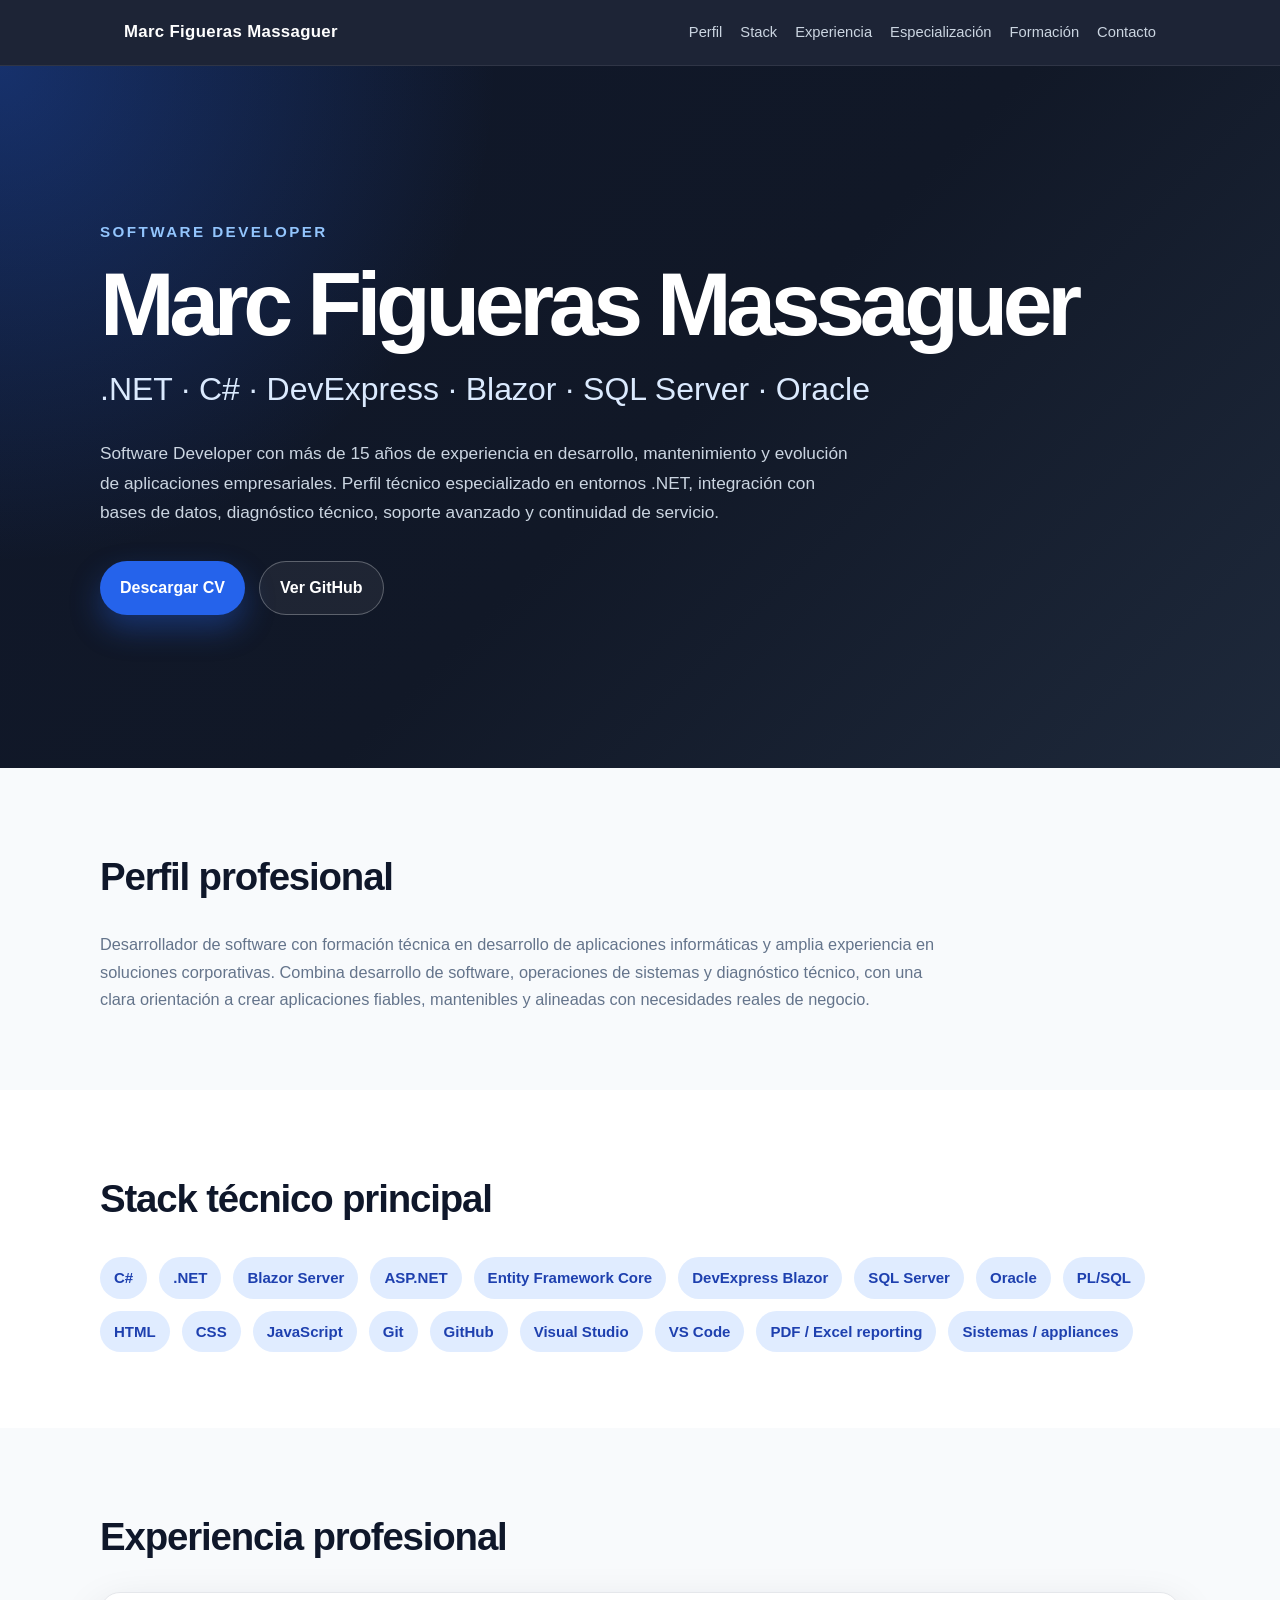
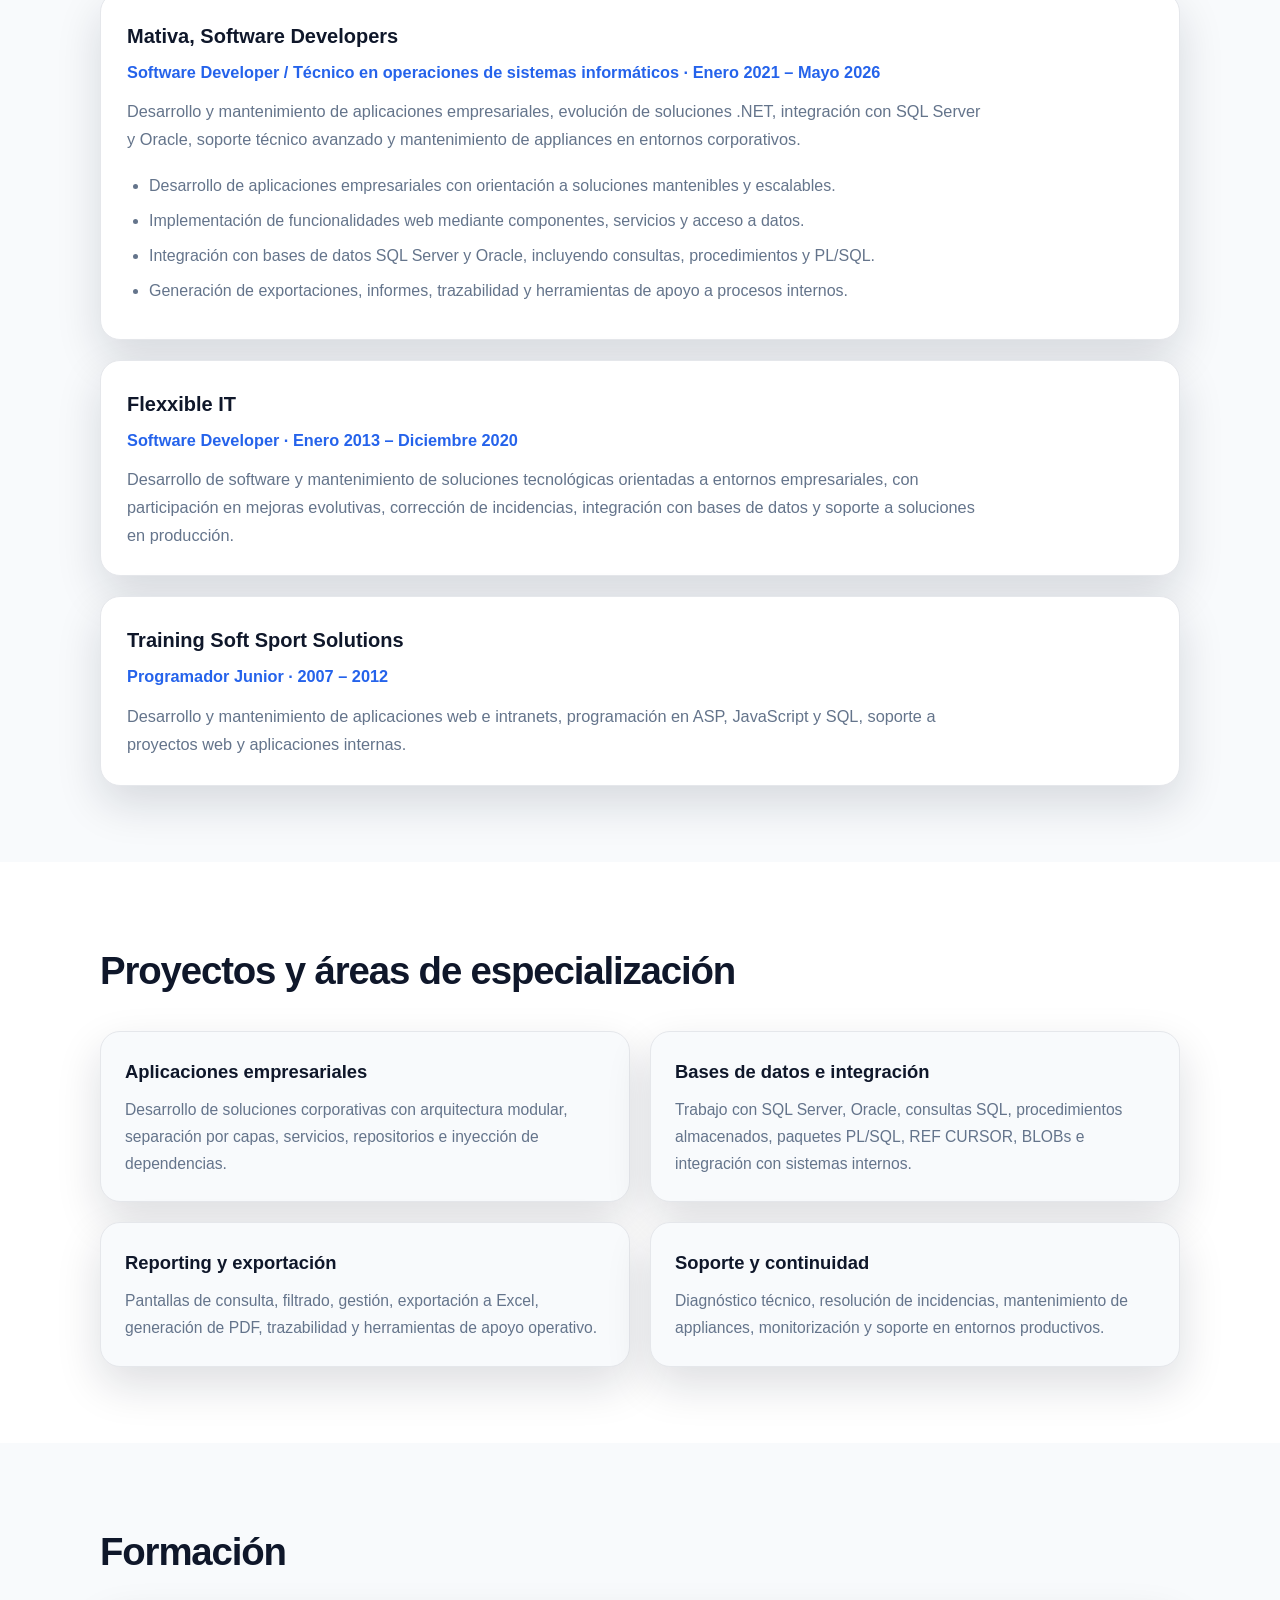
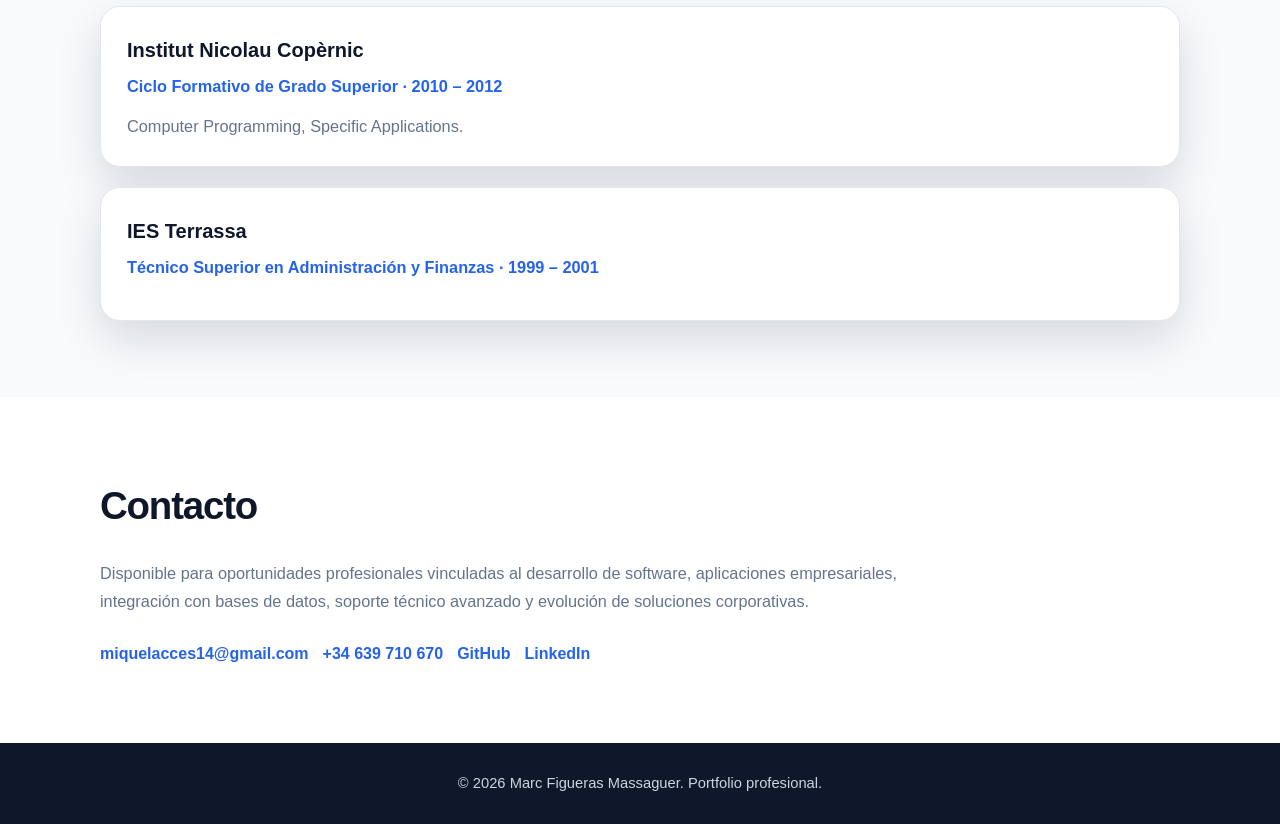
==== index.html @ e1e28cf8 "Add downloadable CV PDF" ====
<!DOCTYPE html>
<html lang="es">
<head>
  <meta charset="UTF-8" />
  <meta name="viewport" content="width=device-width, initial-scale=1.0" />

  <title>Marc Figueras Massaguer | Software Developer</title>

  <meta
    name="description"
    content="Portfolio profesional de Marc Figueras Massaguer, Software Developer especializado en .NET, C#, Blazor, DevExpress, SQL Server, Oracle y aplicaciones empresariales."
  />

  <link rel="stylesheet" href="styles.css" />
</head>
<body>

  <header class="site-header">
    <nav class="navbar">
      <div class="brand">Marc Figueras Massaguer</div>

      <div class="nav-links">
        <a href="#perfil">Perfil</a>
        <a href="#stack">Stack</a>
        <a href="#experiencia">Experiencia</a>
        <a href="#especializacion">Especialización</a>
        <a href="#formacion">Formación</a>
        <a href="#contacto">Contacto</a>
      </div>
    </nav>
  </header>

  <main>
    <section class="hero">
      <div class="hero-content">
        <p class="eyebrow">Software Developer</p>

        <h1>Marc Figueras Massaguer</h1>

        <h2>.NET · C# · DevExpress · Blazor · SQL Server · Oracle</h2>

        <p class="hero-text">
          Software Developer con más de 15 años de experiencia en desarrollo,
          mantenimiento y evolución de aplicaciones empresariales. Perfil técnico
          especializado en entornos .NET, integración con bases de datos, diagnóstico
          técnico, soporte avanzado y continuidad de servicio.
        </p>

        <div class="hero-actions">
          <a class="btn btn-primary" href="assets/cv/CV_Marc_Figueras_Software_Developer.pdf" download>
            Descargar CV
          </a>

          <a class="btn btn-secondary" href="https://github.com/FJ14Prog" target="_blank" rel="noopener noreferrer">
            Ver GitHub
          </a>
        </div>
      </div>
    </section>

    <section id="perfil" class="section">
      <div class="container">
        <h2>Perfil profesional</h2>

        <p>
          Desarrollador de software con formación técnica en desarrollo de aplicaciones
          informáticas y amplia experiencia en soluciones corporativas. Combina desarrollo
          de software, operaciones de sistemas y diagnóstico técnico, con una clara
          orientación a crear aplicaciones fiables, mantenibles y alineadas con necesidades
          reales de negocio.
        </p>
      </div>
    </section>

    <section id="stack" class="section section-alt">
      <div class="container">
        <h2>Stack técnico principal</h2>

        <div class="tags">
          <span>C#</span>
          <span>.NET</span>
          <span>Blazor Server</span>
          <span>ASP.NET</span>
          <span>Entity Framework Core</span>
          <span>DevExpress Blazor</span>
          <span>SQL Server</span>
          <span>Oracle</span>
          <span>PL/SQL</span>
          <span>HTML</span>
          <span>CSS</span>
          <span>JavaScript</span>
          <span>Git</span>
          <span>GitHub</span>
          <span>Visual Studio</span>
          <span>VS Code</span>
          <span>PDF / Excel reporting</span>
          <span>Sistemas / appliances</span>
        </div>
      </div>
    </section>

    <section id="experiencia" class="section">
      <div class="container">
        <h2>Experiencia profesional</h2>

        <article class="card">
          <h3>Mativa, Software Developers</h3>
          <p class="card-subtitle">Software Developer / Técnico en operaciones de sistemas informáticos · Enero 2021 – Mayo 2026</p>

          <p>
            Desarrollo y mantenimiento de aplicaciones empresariales, evolución de soluciones
            .NET, integración con SQL Server y Oracle, soporte técnico avanzado y mantenimiento
            de appliances en entornos corporativos.
          </p>

          <ul class="card-list">
            <li>Desarrollo de aplicaciones empresariales con orientación a soluciones mantenibles y escalables.</li>
            <li>Implementación de funcionalidades web mediante componentes, servicios y acceso a datos.</li>
            <li>Integración con bases de datos SQL Server y Oracle, incluyendo consultas, procedimientos y PL/SQL.</li>
            <li>Generación de exportaciones, informes, trazabilidad y herramientas de apoyo a procesos internos.</li>
          </ul>
        </article>

        <article class="card">
          <h3>Flexxible IT</h3>
          <p class="card-subtitle">Software Developer · Enero 2013 – Diciembre 2020</p>

          <p>
            Desarrollo de software y mantenimiento de soluciones tecnológicas orientadas a
            entornos empresariales, con participación en mejoras evolutivas, corrección de
            incidencias, integración con bases de datos y soporte a soluciones en producción.
          </p>
        </article>

        <article class="card">
          <h3>Training Soft Sport Solutions</h3>
          <p class="card-subtitle">Programador Junior · 2007 – 2012</p>

          <p>
            Desarrollo y mantenimiento de aplicaciones web e intranets, programación en ASP,
            JavaScript y SQL, soporte a proyectos web y aplicaciones internas.
          </p>
        </article>
      </div>
    </section>

    <section id="especializacion" class="section section-alt">
      <div class="container">
        <h2>Proyectos y áreas de especialización</h2>

        <div class="grid">
          <article class="mini-card">
            <h3>Aplicaciones empresariales</h3>
            <p>
              Desarrollo de soluciones corporativas con arquitectura modular, separación por capas,
              servicios, repositorios e inyección de dependencias.
            </p>
          </article>

          <article class="mini-card">
            <h3>Bases de datos e integración</h3>
            <p>
              Trabajo con SQL Server, Oracle, consultas SQL, procedimientos almacenados, paquetes
              PL/SQL, REF CURSOR, BLOBs e integración con sistemas internos.
            </p>
          </article>

          <article class="mini-card">
            <h3>Reporting y exportación</h3>
            <p>
              Pantallas de consulta, filtrado, gestión, exportación a Excel, generación de PDF,
              trazabilidad y herramientas de apoyo operativo.
            </p>
          </article>

          <article class="mini-card">
            <h3>Soporte y continuidad</h3>
            <p>
              Diagnóstico técnico, resolución de incidencias, mantenimiento de appliances,
              monitorización y soporte en entornos productivos.
            </p>
          </article>
        </div>
      </div>
    </section>

    <section id="formacion" class="section">
      <div class="container">
        <h2>Formación</h2>

        <article class="card">
          <h3>Institut Nicolau Copèrnic</h3>
          <p class="card-subtitle">Ciclo Formativo de Grado Superior · 2010 – 2012</p>
          <p>Computer Programming, Specific Applications.</p>
        </article>

        <article class="card">
          <h3>IES Terrassa</h3>
          <p class="card-subtitle">Técnico Superior en Administración y Finanzas · 1999 – 2001</p>
        </article>
      </div>
    </section>

    <section id="contacto" class="section section-alt">
      <div class="container">
        <h2>Contacto</h2>

        <p>
          Disponible para oportunidades profesionales vinculadas al desarrollo de software,
          aplicaciones empresariales, integración con bases de datos, soporte técnico avanzado
          y evolución de soluciones corporativas.
        </p>

        <div class="contact-links">
          <a href="mailto:miquelacces14@gmail.com">miquelacces14@gmail.com</a>
          <a href="tel:+34639710670">+34 639 710 670</a>
          <a href="https://github.com/FJ14Prog" target="_blank" rel="noopener noreferrer">GitHub</a>
          <a href="https://www.linkedin.com/in/marcfigueras/" target="_blank" rel="noopener noreferrer">LinkedIn</a>
        </div>
      </div>
    </section>
  </main>

  <footer class="site-footer">
    <p>© 2026 Marc Figueras Massaguer. Portfolio profesional.</p>
  </footer>

  <script src="script.js"></script>
</body>
</html>
---- styles.css ----
/* =========================================================
   Portfolio Marc Figueras
   Hoja de estilos principal
   ========================================================= */

/* Reset básico para evitar diferencias entre navegadores */
* {
  box-sizing: border-box;
  margin: 0;
  padding: 0;
}

/* Variables generales de color, espaciado y sombras */
:root {
  --color-bg: #0f172a;
  --color-bg-alt: #111827;
  --color-surface: #ffffff;
  --color-surface-soft: #f8fafc;
  --color-text: #1f2937;
  --color-text-muted: #64748b;
  --color-white: #ffffff;
  --color-primary: #2563eb;
  --color-primary-dark: #1d4ed8;
  --color-border: #e5e7eb;
  --color-tag-bg: #e0ecff;
  --color-tag-text: #1e40af;

  --max-width: 1080px;
  --radius-lg: 20px;
  --radius-md: 14px;
  --shadow-soft: 0 18px 45px rgba(15, 23, 42, 0.14);
}

/* Comportamiento suave al navegar por anclas internas */
html {
  scroll-behavior: smooth;
}

/* Estilo general del documento */
body {
  font-family: Arial, Helvetica, sans-serif;
  background: var(--color-surface-soft);
  color: var(--color-text);
  line-height: 1.7;
}

/* =========================================================
   Header y navegación
   ========================================================= */

.site-header {
  position: sticky;
  top: 0;
  z-index: 10;
  background: rgba(15, 23, 42, 0.94);
  backdrop-filter: blur(12px);
  border-bottom: 1px solid rgba(255, 255, 255, 0.08);
}

/* Barra superior con nombre y enlaces */
.navbar {
  max-width: var(--max-width);
  margin: 0 auto;
  padding: 18px 24px;
  display: flex;
  align-items: center;
  justify-content: space-between;
  gap: 24px;
}

/* Marca personal situada a la izquierda */
.brand {
  color: var(--color-white);
  font-size: 1.05rem;
  font-weight: 700;
  letter-spacing: 0.02em;
}

/* Enlaces de navegación */
.nav-links {
  display: flex;
  align-items: center;
  gap: 18px;
  flex-wrap: wrap;
}

.nav-links a {
  color: #cbd5e1;
  text-decoration: none;
  font-size: 0.92rem;
  transition: color 0.2s ease;
}

.nav-links a:hover {
  color: var(--color-white);
}

/* =========================================================
   Hero principal
   ========================================================= */

.hero {
  min-height: 78vh;
  display: flex;
  align-items: center;
  background:
    radial-gradient(circle at top left, rgba(37, 99, 235, 0.34), transparent 34%),
    linear-gradient(135deg, #0f172a 0%, #111827 52%, #1e293b 100%);
  color: var(--color-white);
  padding: 80px 24px;
}

/* Contenido del bloque de presentación */
.hero-content {
  width: 100%;
  max-width: var(--max-width);
  margin: 0 auto;
}

/* Etiqueta superior pequeña */
.eyebrow {
  color: #93c5fd;
  font-size: 0.95rem;
  font-weight: 700;
  letter-spacing: 0.16em;
  text-transform: uppercase;
  margin-bottom: 16px;
}

/* Nombre principal */
.hero h1 {
  font-size: clamp(2.8rem, 7vw, 5.6rem);
  line-height: 1;
  letter-spacing: -0.06em;
  margin-bottom: 18px;
}

/* Titular técnico */
.hero h2 {
  max-width: 850px;
  color: #dbeafe;
  font-size: clamp(1.25rem, 2.5vw, 2rem);
  font-weight: 500;
  line-height: 1.35;
  margin-bottom: 28px;
}

/* Texto descriptivo de la portada */
.hero-text {
  max-width: 760px;
  color: #cbd5e1;
  font-size: 1.08rem;
  margin-bottom: 34px;
}

/* Contenedor de botones */
.hero-actions {
  display: flex;
  gap: 14px;
  flex-wrap: wrap;
}

/* Botones generales */
.btn {
  display: inline-flex;
  align-items: center;
  justify-content: center;
  min-height: 46px;
  padding: 12px 20px;
  border-radius: 999px;
  font-weight: 700;
  text-decoration: none;
  transition:
    transform 0.18s ease,
    box-shadow 0.18s ease,
    background 0.18s ease;
}

.btn:hover {
  transform: translateY(-2px);
}

/* Botón principal */
.btn-primary {
  background: var(--color-primary);
  color: var(--color-white);
  box-shadow: 0 14px 30px rgba(37, 99, 235, 0.35);
}

.btn-primary:hover {
  background: var(--color-primary-dark);
}

/* Botón secundario */
.btn-secondary {
  color: var(--color-white);
  border: 1px solid rgba(255, 255, 255, 0.28);
  background: rgba(255, 255, 255, 0.06);
}

.btn-secondary:hover {
  background: rgba(255, 255, 255, 0.12);
}

/* =========================================================
   Secciones generales
   ========================================================= */

.section {
  padding: 76px 24px;
  background: var(--color-surface-soft);
}

.section-alt {
  background: var(--color-surface);
}

/* Contenedor interno estándar */
.container {
  max-width: var(--max-width);
  margin: 0 auto;
}

/* Títulos de sección */
.section h2 {
  font-size: clamp(1.8rem, 3vw, 2.5rem);
  letter-spacing: -0.03em;
  margin-bottom: 22px;
  color: #0f172a;
}

/* Párrafos de sección */
.section p {
  max-width: 860px;
  color: var(--color-text-muted);
  font-size: 1.02rem;
}

/* =========================================================
   Tarjetas de experiencia y formación
   ========================================================= */

.card {
  background: var(--color-surface-soft);
  border: 1px solid var(--color-border);
  border-radius: var(--radius-lg);
  padding: 26px;
  margin-top: 20px;
  box-shadow: var(--shadow-soft);
}

.section:not(.section-alt) .card {
  background: var(--color-surface);
}

.card h3 {
  font-size: 1.25rem;
  color: #0f172a;
  margin-bottom: 6px;
}

.card-subtitle {
  color: var(--color-primary) !important;
  font-weight: 700;
  margin-bottom: 12px;
}

/* =========================================================
   Tecnologías
   ========================================================= */

.tags {
  display: flex;
  flex-wrap: wrap;
  gap: 12px;
  margin-top: 26px;
}

/* Etiqueta individual de tecnología */
.tags span {
  display: inline-flex;
  align-items: center;
  min-height: 38px;
  padding: 8px 14px;
  border-radius: 999px;
  background: var(--color-tag-bg);
  color: var(--color-tag-text);
  font-weight: 700;
  font-size: 0.94rem;
}

/* =========================================================
   Contacto
   ========================================================= */

.contact-links {
  display: flex;
  flex-wrap: wrap;
  gap: 14px;
  margin-top: 24px;
}

.contact-links a {
  color: var(--color-primary);
  font-weight: 700;
  text-decoration: none;
}

.contact-links a:hover {
  text-decoration: underline;
}

/* =========================================================
   Footer
   ========================================================= */

.site-footer {
  background: var(--color-bg);
  color: #cbd5e1;
  text-align: center;
  padding: 28px 24px;
}

.site-footer p {
  font-size: 0.92rem;
}

/* =========================================================
   Responsive
   ========================================================= */

@media (max-width: 760px) {
  .navbar {
    align-items: flex-start;
    flex-direction: column;
  }

  .nav-links {
    gap: 12px;
  }

  .hero {
    min-height: auto;
    padding: 72px 24px;
  }

  .section {
    padding: 58px 22px;
  }

  .card {
    padding: 22px;
  }
}

/* =========================================================
   Listas internas de tarjetas
   ========================================================= */

/* Lista de puntos dentro de una tarjeta de experiencia */
.card-list {
  margin-top: 18px;
  padding-left: 22px;
  color: var(--color-text-muted);
}

/* Espaciado entre elementos de la lista */
.card-list li {
  margin-bottom: 8px;
}

/* =========================================================
   Grid de áreas de especialización
   ========================================================= */

/* Rejilla responsive para mostrar áreas profesionales */
.grid {
  display: grid;
  grid-template-columns: repeat(2, minmax(0, 1fr));
  gap: 20px;
  margin-top: 28px;
}

/* Tarjeta pequeña para especializaciones */
.mini-card {
  background: var(--color-surface-soft);
  border: 1px solid var(--color-border);
  border-radius: var(--radius-lg);
  padding: 24px;
  box-shadow: var(--shadow-soft);
}

/* Título de cada tarjeta pequeña */
.mini-card h3 {
  color: #0f172a;
  font-size: 1.15rem;
  margin-bottom: 10px;
}

/* Texto de cada tarjeta pequeña */
.mini-card p {
  color: var(--color-text-muted);
  font-size: 0.98rem;
}

/* Ajuste responsive para que el grid pase a una columna en móvil */
@media (max-width: 760px) {
  .grid {
    grid-template-columns: 1fr;
  }
}
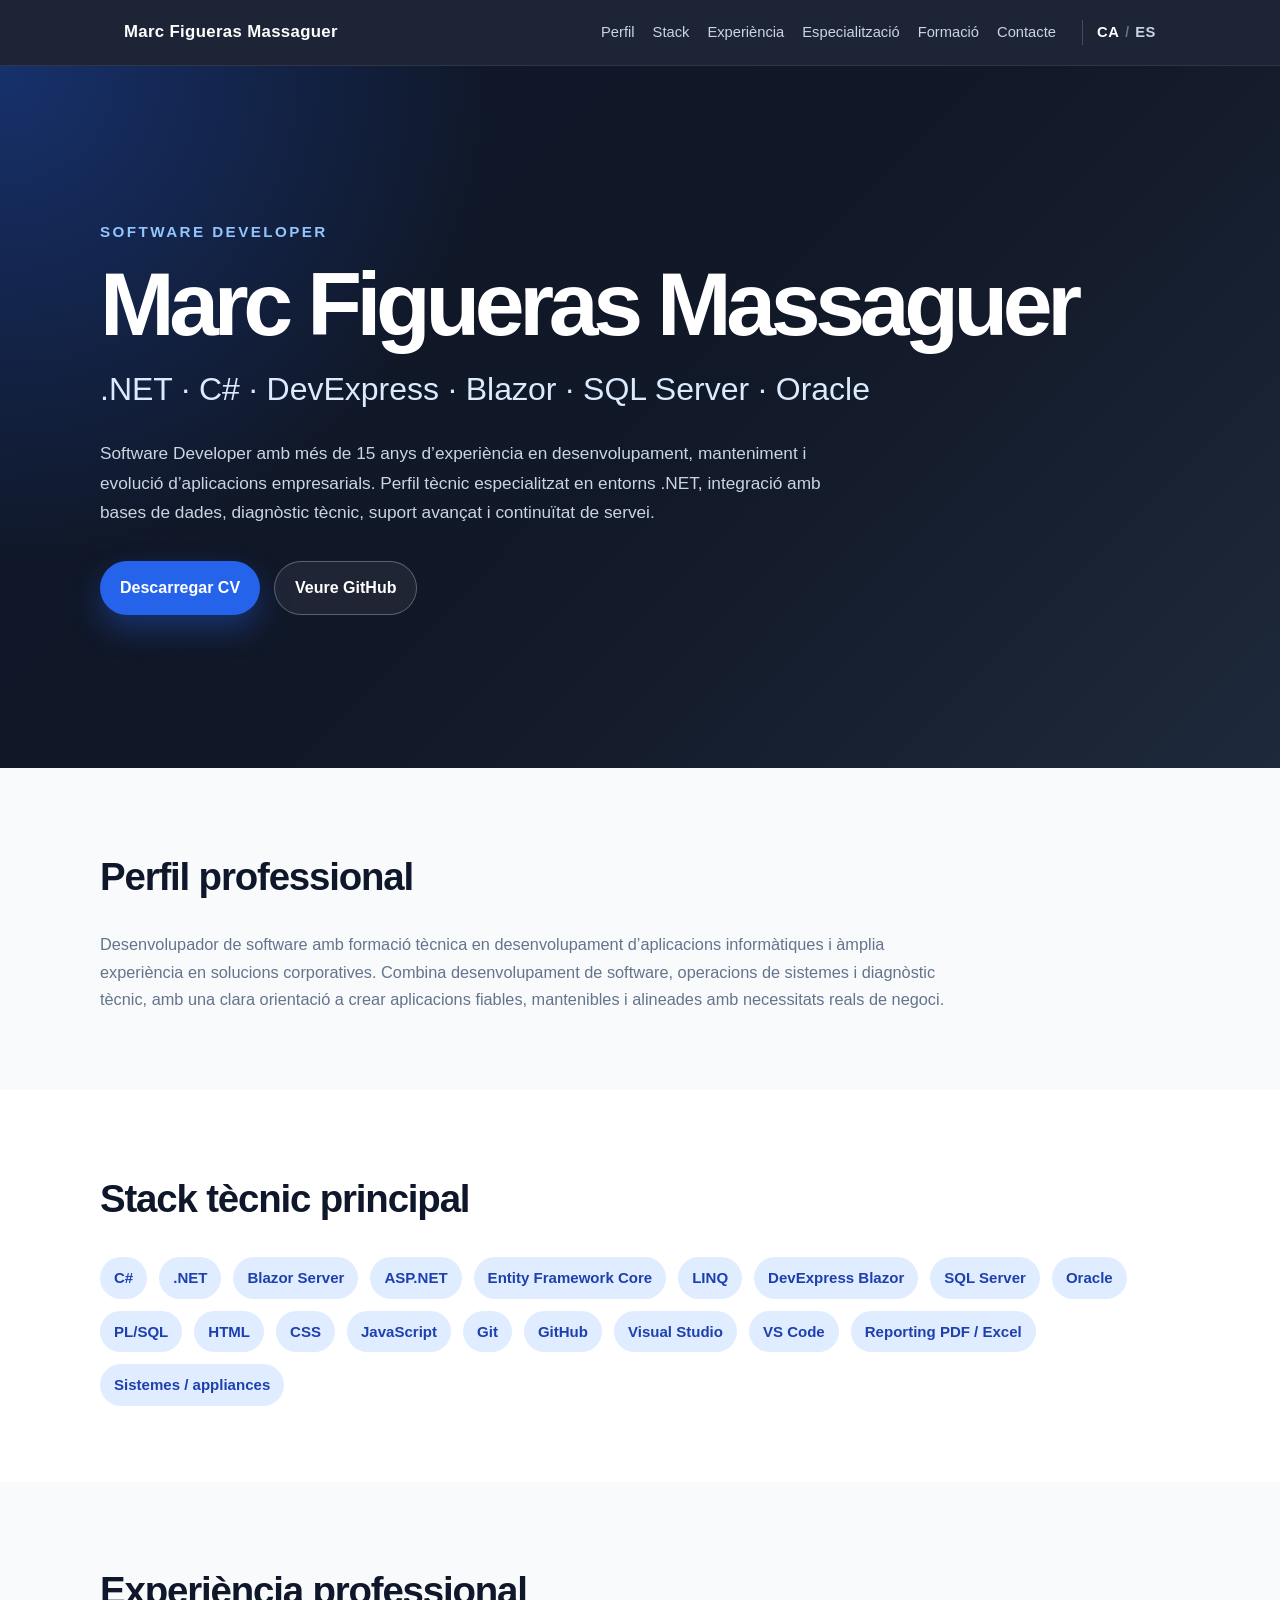
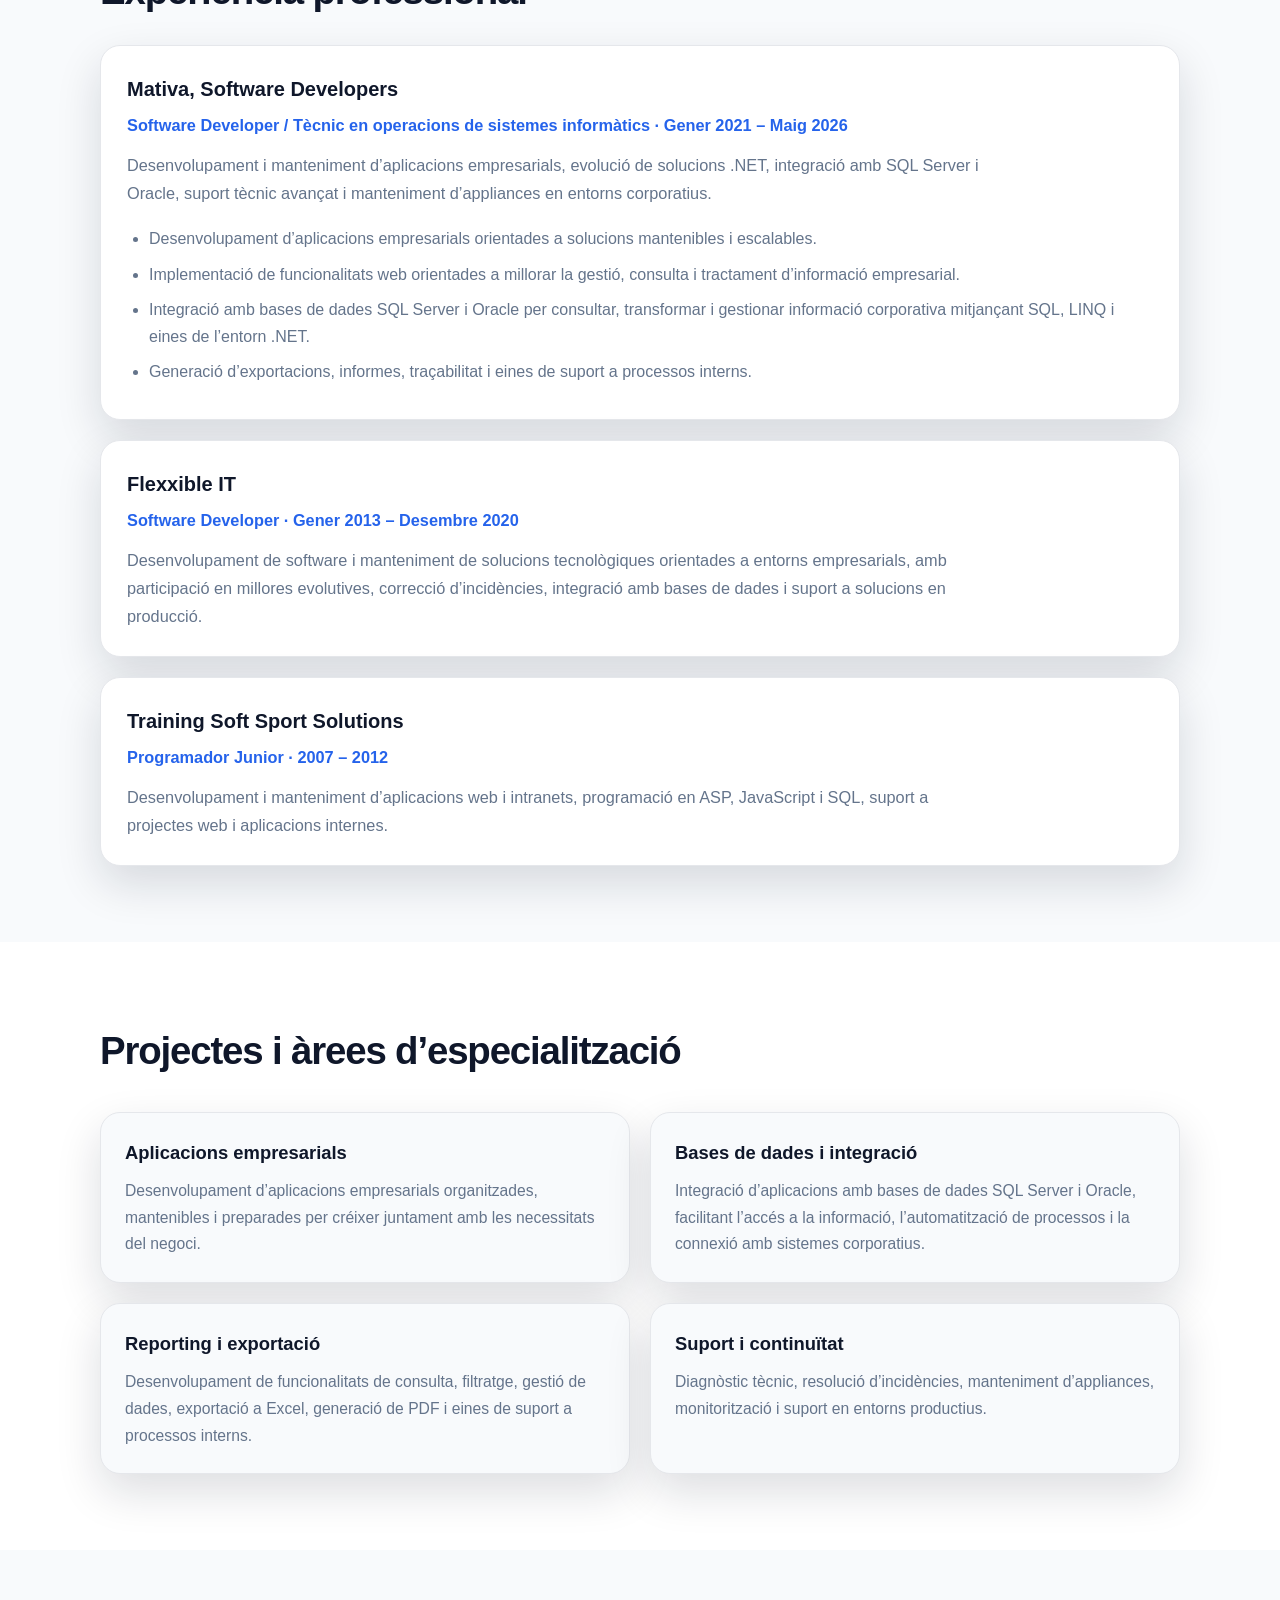
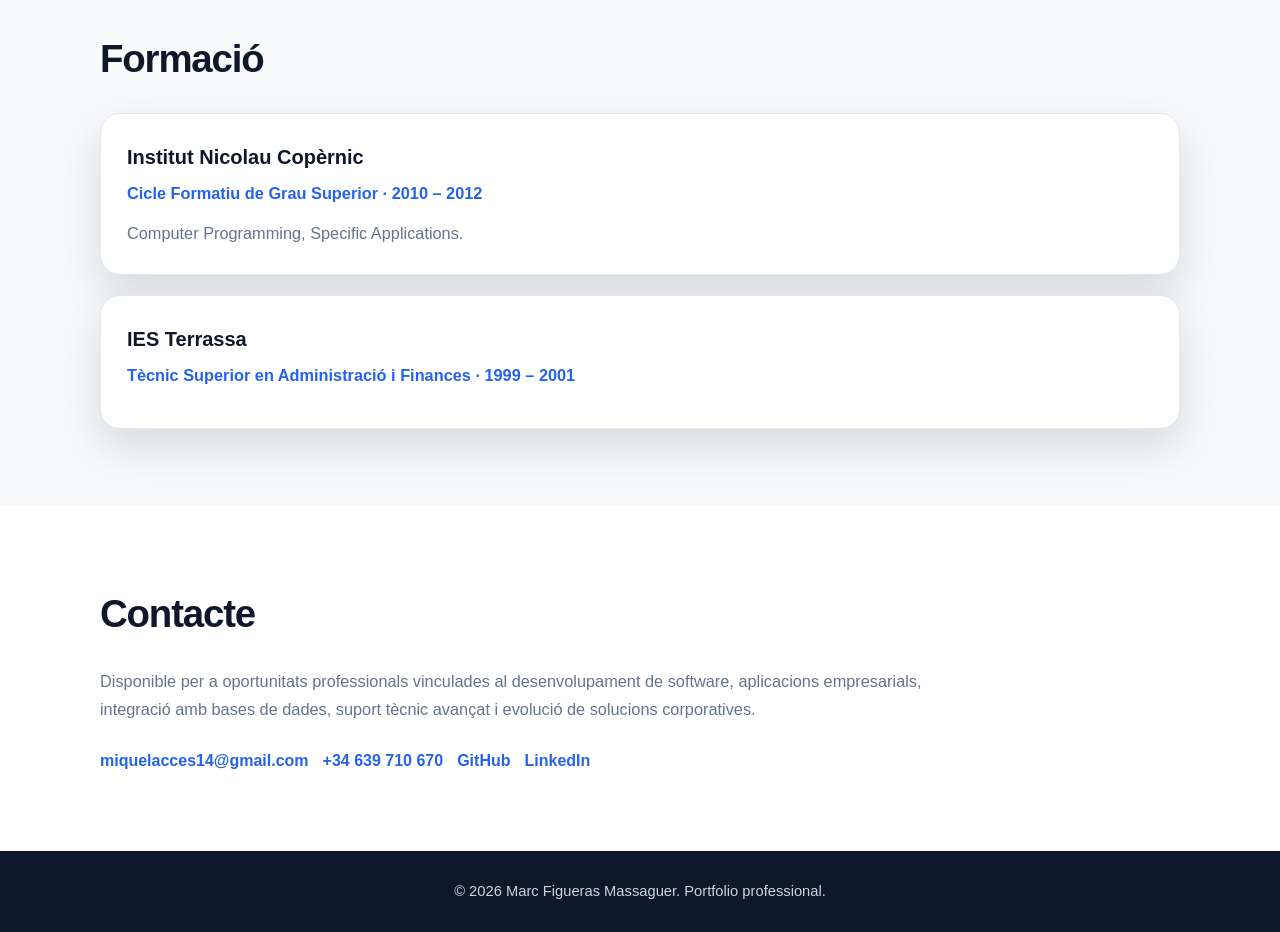
==== commit 0831da3b: "Add Catalan default version and language selector" ====
--- a/index.html
+++ b/index.html
@@ -1,5 +1,5 @@
 <!DOCTYPE html>
-<html lang="es">
+<html lang="ca">
 <head>
   <meta charset="UTF-8" />
   <meta name="viewport" content="width=device-width, initial-scale=1.0" />
@@ -8,7 +8,7 @@
 
   <meta
     name="description"
-    content="Portfolio profesional de Marc Figueras Massaguer, Software Developer especializado en .NET, C#, Blazor, DevExpress, SQL Server, Oracle y aplicaciones empresariales."
+    content="Portfolio professional de Marc Figueras Massaguer, Software Developer especialitzat en .NET, C#, Blazor, DevExpress, SQL Server, Oracle i aplicacions empresarials."
   />
 
   <link rel="stylesheet" href="styles.css" />
@@ -22,10 +22,16 @@
       <div class="nav-links">
         <a href="#perfil">Perfil</a>
         <a href="#stack">Stack</a>
-        <a href="#experiencia">Experiencia</a>
-        <a href="#especializacion">Especialización</a>
-        <a href="#formacion">Formación</a>
-        <a href="#contacto">Contacto</a>
+        <a href="#experiencia">Experiència</a>
+        <a href="#especializacion">Especialització</a>
+        <a href="#formacion">Formació</a>
+        <a href="#contacto">Contacte</a>
+
+        <div class="language-switcher">
+          <a href="index.html" class="active">CA</a>
+          <span>/</span>
+          <a href="es.html">ES</a>
+        </div>
       </div>
     </nav>
   </header>
@@ -40,19 +46,19 @@
         <h2>.NET · C# · DevExpress · Blazor · SQL Server · Oracle</h2>
 
         <p class="hero-text">
-          Software Developer con más de 15 años de experiencia en desarrollo,
-          mantenimiento y evolución de aplicaciones empresariales. Perfil técnico
-          especializado en entornos .NET, integración con bases de datos, diagnóstico
-          técnico, soporte avanzado y continuidad de servicio.
+          Software Developer amb més de 15 anys d’experiència en desenvolupament,
+          manteniment i evolució d’aplicacions empresarials. Perfil tècnic
+          especialitzat en entorns .NET, integració amb bases de dades, diagnòstic
+          tècnic, suport avançat i continuïtat de servei.
         </p>
 
         <div class="hero-actions">
           <a class="btn btn-primary" href="assets/cv/CV_Marc_Figueras_Software_Developer.pdf" download>
-            Descargar CV
+            Descarregar CV
           </a>
 
           <a class="btn btn-secondary" href="https://github.com/FJ14Prog" target="_blank" rel="noopener noreferrer">
-            Ver GitHub
+            Veure GitHub
           </a>
         </div>
       </div>
@@ -60,21 +66,20 @@
 
     <section id="perfil" class="section">
       <div class="container">
-        <h2>Perfil profesional</h2>
+        <h2>Perfil professional</h2>
 
         <p>
-          Desarrollador de software con formación técnica en desarrollo de aplicaciones
-          informáticas y amplia experiencia en soluciones corporativas. Combina desarrollo
-          de software, operaciones de sistemas y diagnóstico técnico, con una clara
-          orientación a crear aplicaciones fiables, mantenibles y alineadas con necesidades
-          reales de negocio.
+          Desenvolupador de software amb formació tècnica en desenvolupament d’aplicacions
+          informàtiques i àmplia experiència en solucions corporatives. Combina desenvolupament
+          de software, operacions de sistemes i diagnòstic tècnic, amb una clara orientació
+          a crear aplicacions fiables, mantenibles i alineades amb necessitats reals de negoci.
         </p>
       </div>
     </section>
 
     <section id="stack" class="section section-alt">
       <div class="container">
-        <h2>Stack técnico principal</h2>
+        <h2>Stack tècnic principal</h2>
 
         <div class="tags">
           <span>C#</span>
@@ -82,6 +87,7 @@
           <span>Blazor Server</span>
           <span>ASP.NET</span>
           <span>Entity Framework Core</span>
+          <span>LINQ</span>
           <span>DevExpress Blazor</span>
           <span>SQL Server</span>
           <span>Oracle</span>
@@ -93,42 +99,42 @@
           <span>GitHub</span>
           <span>Visual Studio</span>
           <span>VS Code</span>
-          <span>PDF / Excel reporting</span>
-          <span>Sistemas / appliances</span>
+          <span>Reporting PDF / Excel</span>
+          <span>Sistemes / appliances</span>
         </div>
       </div>
     </section>
 
     <section id="experiencia" class="section">
       <div class="container">
-        <h2>Experiencia profesional</h2>
+        <h2>Experiència professional</h2>
 
         <article class="card">
           <h3>Mativa, Software Developers</h3>
-          <p class="card-subtitle">Software Developer / Técnico en operaciones de sistemas informáticos · Enero 2021 – Mayo 2026</p>
+          <p class="card-subtitle">Software Developer / Tècnic en operacions de sistemes informàtics · Gener 2021 – Maig 2026</p>
 
           <p>
-            Desarrollo y mantenimiento de aplicaciones empresariales, evolución de soluciones
-            .NET, integración con SQL Server y Oracle, soporte técnico avanzado y mantenimiento
-            de appliances en entornos corporativos.
+            Desenvolupament i manteniment d’aplicacions empresarials, evolució de solucions
+            .NET, integració amb SQL Server i Oracle, suport tècnic avançat i manteniment
+            d’appliances en entorns corporatius.
           </p>
 
           <ul class="card-list">
-            <li>Desarrollo de aplicaciones empresariales con orientación a soluciones mantenibles y escalables.</li>
-            <li>Implementación de funcionalidades web mediante componentes, servicios y acceso a datos.</li>
-            <li>Integración con bases de datos SQL Server y Oracle, incluyendo consultas, procedimientos y PL/SQL.</li>
-            <li>Generación de exportaciones, informes, trazabilidad y herramientas de apoyo a procesos internos.</li>
+            <li>Desenvolupament d’aplicacions empresarials orientades a solucions mantenibles i escalables.</li>
+            <li>Implementació de funcionalitats web orientades a millorar la gestió, consulta i tractament d’informació empresarial.</li>
+            <li>Integració amb bases de dades SQL Server i Oracle per consultar, transformar i gestionar informació corporativa mitjançant SQL, LINQ i eines de l’entorn .NET.</li>
+            <li>Generació d’exportacions, informes, traçabilitat i eines de suport a processos interns.</li>
           </ul>
         </article>
 
         <article class="card">
           <h3>Flexxible IT</h3>
-          <p class="card-subtitle">Software Developer · Enero 2013 – Diciembre 2020</p>
+          <p class="card-subtitle">Software Developer · Gener 2013 – Desembre 2020</p>
 
           <p>
-            Desarrollo de software y mantenimiento de soluciones tecnológicas orientadas a
-            entornos empresariales, con participación en mejoras evolutivas, corrección de
-            incidencias, integración con bases de datos y soporte a soluciones en producción.
+            Desenvolupament de software i manteniment de solucions tecnològiques orientades
+            a entorns empresarials, amb participació en millores evolutives, correcció
+            d’incidències, integració amb bases de dades i suport a solucions en producció.
           </p>
         </article>
 
@@ -137,8 +143,8 @@
           <p class="card-subtitle">Programador Junior · 2007 – 2012</p>
 
           <p>
-            Desarrollo y mantenimiento de aplicaciones web e intranets, programación en ASP,
-            JavaScript y SQL, soporte a proyectos web y aplicaciones internas.
+            Desenvolupament i manteniment d’aplicacions web i intranets, programació en ASP,
+            JavaScript i SQL, suport a projectes web i aplicacions internes.
           </p>
         </article>
       </div>
@@ -146,38 +152,39 @@
 
     <section id="especializacion" class="section section-alt">
       <div class="container">
-        <h2>Proyectos y áreas de especialización</h2>
+        <h2>Projectes i àrees d’especialització</h2>
 
         <div class="grid">
           <article class="mini-card">
-            <h3>Aplicaciones empresariales</h3>
-            <p>
-              Desarrollo de soluciones corporativas con arquitectura modular, separación por capas,
-              servicios, repositorios e inyección de dependencias.
-            </p>
-          </article>
-
-          <article class="mini-card">
-            <h3>Bases de datos e integración</h3>
-            <p>
-              Trabajo con SQL Server, Oracle, consultas SQL, procedimientos almacenados, paquetes
-              PL/SQL, REF CURSOR, BLOBs e integración con sistemas internos.
-            </p>
-          </article>
-
-          <article class="mini-card">
-            <h3>Reporting y exportación</h3>
-            <p>
-              Pantallas de consulta, filtrado, gestión, exportación a Excel, generación de PDF,
-              trazabilidad y herramientas de apoyo operativo.
-            </p>
-          </article>
-
-          <article class="mini-card">
-            <h3>Soporte y continuidad</h3>
-            <p>
-              Diagnóstico técnico, resolución de incidencias, mantenimiento de appliances,
-              monitorización y soporte en entornos productivos.
+            <h3>Aplicacions empresarials</h3>
+            <p>
+              Desenvolupament d’aplicacions empresarials organitzades, mantenibles i preparades
+              per créixer juntament amb les necessitats del negoci.
+            </p>
+          </article>
+
+          <article class="mini-card">
+            <h3>Bases de dades i integració</h3>
+            <p>
+              Integració d’aplicacions amb bases de dades SQL Server i Oracle, facilitant
+              l’accés a la informació, l’automatització de processos i la connexió amb
+              sistemes corporatius.
+            </p>
+          </article>
+
+          <article class="mini-card">
+            <h3>Reporting i exportació</h3>
+            <p>
+              Desenvolupament de funcionalitats de consulta, filtratge, gestió de dades,
+              exportació a Excel, generació de PDF i eines de suport a processos interns.
+            </p>
+          </article>
+
+          <article class="mini-card">
+            <h3>Suport i continuïtat</h3>
+            <p>
+              Diagnòstic tècnic, resolució d’incidències, manteniment d’appliances,
+              monitorització i suport en entorns productius.
             </p>
           </article>
         </div>
@@ -186,29 +193,29 @@
 
     <section id="formacion" class="section">
       <div class="container">
-        <h2>Formación</h2>
+        <h2>Formació</h2>
 
         <article class="card">
           <h3>Institut Nicolau Copèrnic</h3>
-          <p class="card-subtitle">Ciclo Formativo de Grado Superior · 2010 – 2012</p>
+          <p class="card-subtitle">Cicle Formatiu de Grau Superior · 2010 – 2012</p>
           <p>Computer Programming, Specific Applications.</p>
         </article>
 
         <article class="card">
           <h3>IES Terrassa</h3>
-          <p class="card-subtitle">Técnico Superior en Administración y Finanzas · 1999 – 2001</p>
+          <p class="card-subtitle">Tècnic Superior en Administració i Finances · 1999 – 2001</p>
         </article>
       </div>
     </section>
 
     <section id="contacto" class="section section-alt">
       <div class="container">
-        <h2>Contacto</h2>
+        <h2>Contacte</h2>
 
         <p>
-          Disponible para oportunidades profesionales vinculadas al desarrollo de software,
-          aplicaciones empresariales, integración con bases de datos, soporte técnico avanzado
-          y evolución de soluciones corporativas.
+          Disponible per a oportunitats professionals vinculades al desenvolupament de software,
+          aplicacions empresarials, integració amb bases de dades, suport tècnic avançat
+          i evolució de solucions corporatives.
         </p>
 
         <div class="contact-links">
@@ -222,7 +229,7 @@
   </main>
 
   <footer class="site-footer">
-    <p>© 2026 Marc Figueras Massaguer. Portfolio profesional.</p>
+    <p>© <span id="current-year"></span> Marc Figueras Massaguer. Portfolio professional.</p>
   </footer>
 
   <script src="script.js"></script>
--- a/styles.css
+++ b/styles.css
@@ -408,4 +408,38 @@
   .grid {
     grid-template-columns: 1fr;
   }
+}
+
+/* =========================================================
+   Selector de idioma
+   ========================================================= */
+
+/* Selector simple CA / ES integrado en la navegación */
+.language-switcher {
+  display: inline-flex;
+  align-items: center;
+  gap: 6px;
+  margin-left: 8px;
+  padding-left: 14px;
+  border-left: 1px solid rgba(255, 255, 255, 0.18);
+  color: #94a3b8;
+  font-size: 0.86rem;
+  font-weight: 700;
+}
+
+/* Enlaces del selector de idioma */
+.language-switcher a {
+  color: #cbd5e1;
+  text-decoration: none;
+  letter-spacing: 0.04em;
+}
+
+/* Idioma activo */
+.language-switcher a.active {
+  color: var(--color-white);
+}
+
+/* Separador CA / ES */
+.language-switcher span {
+  color: #64748b;
 }
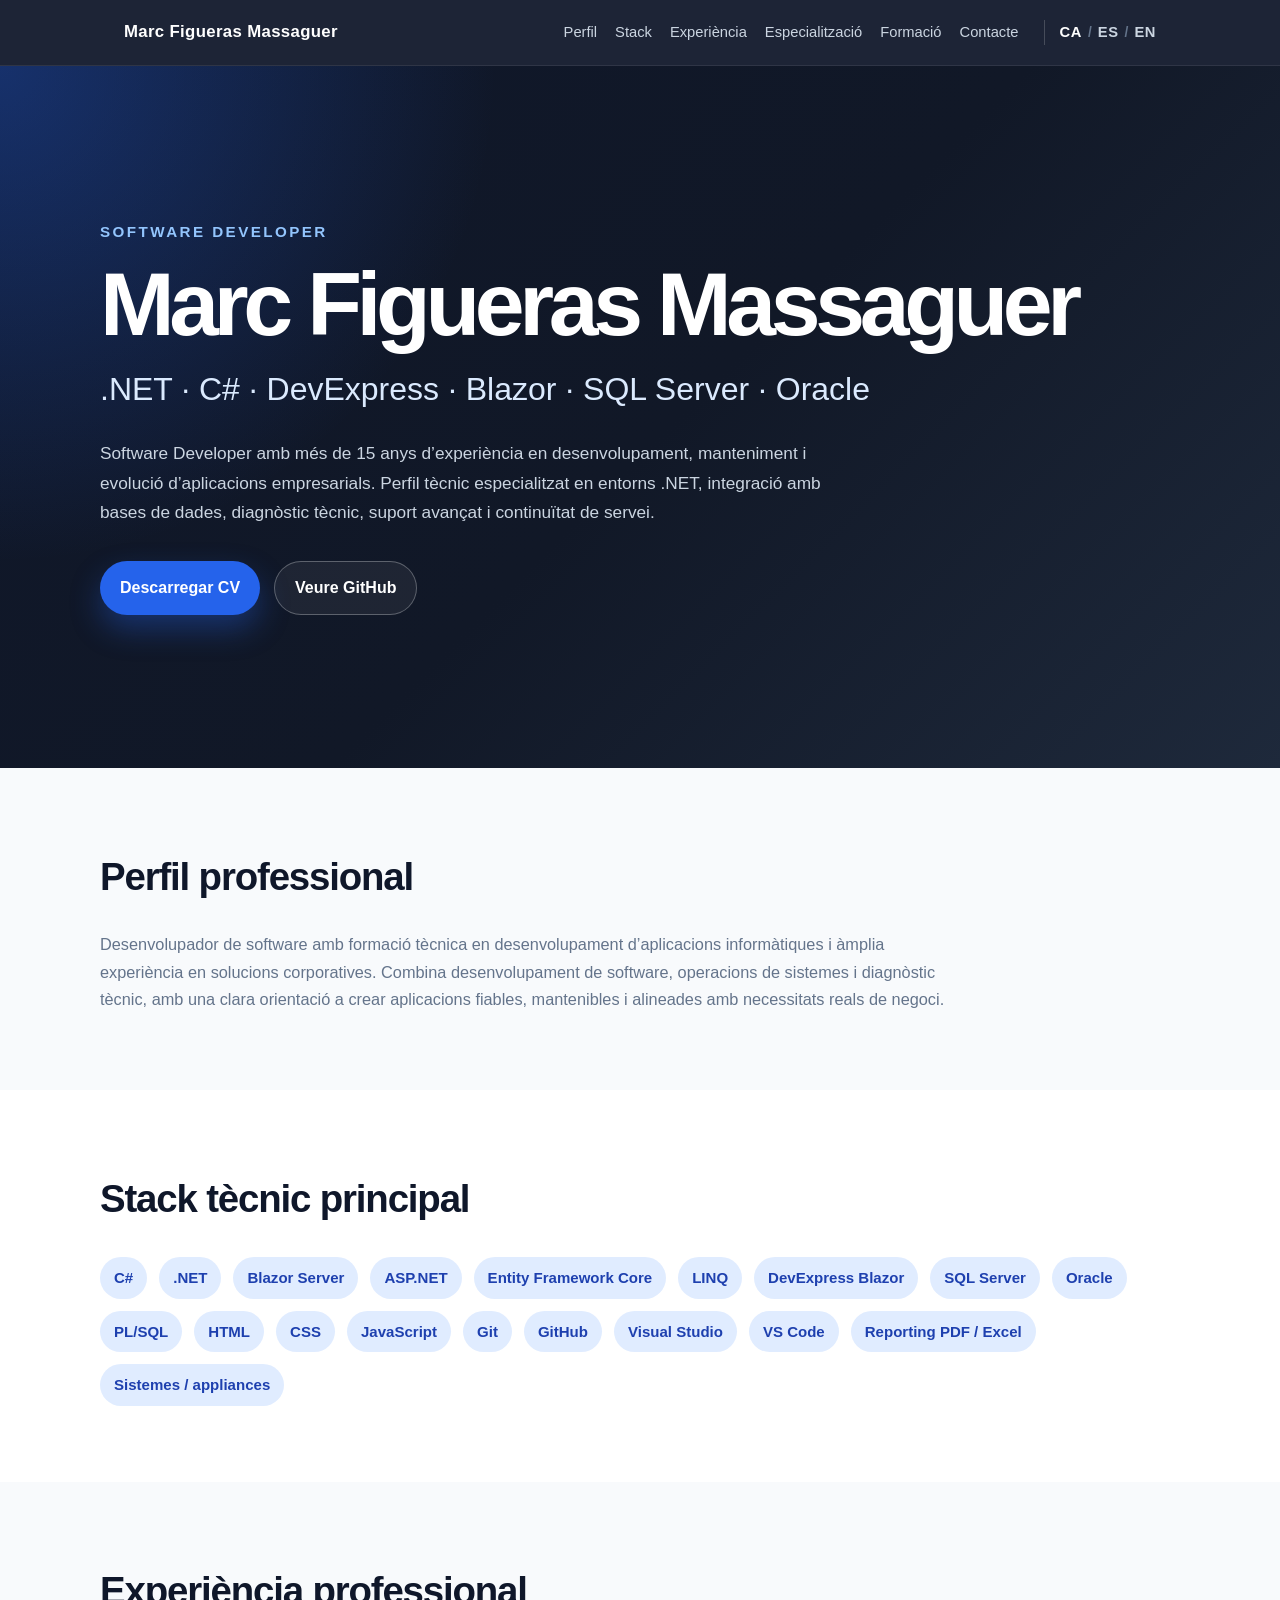
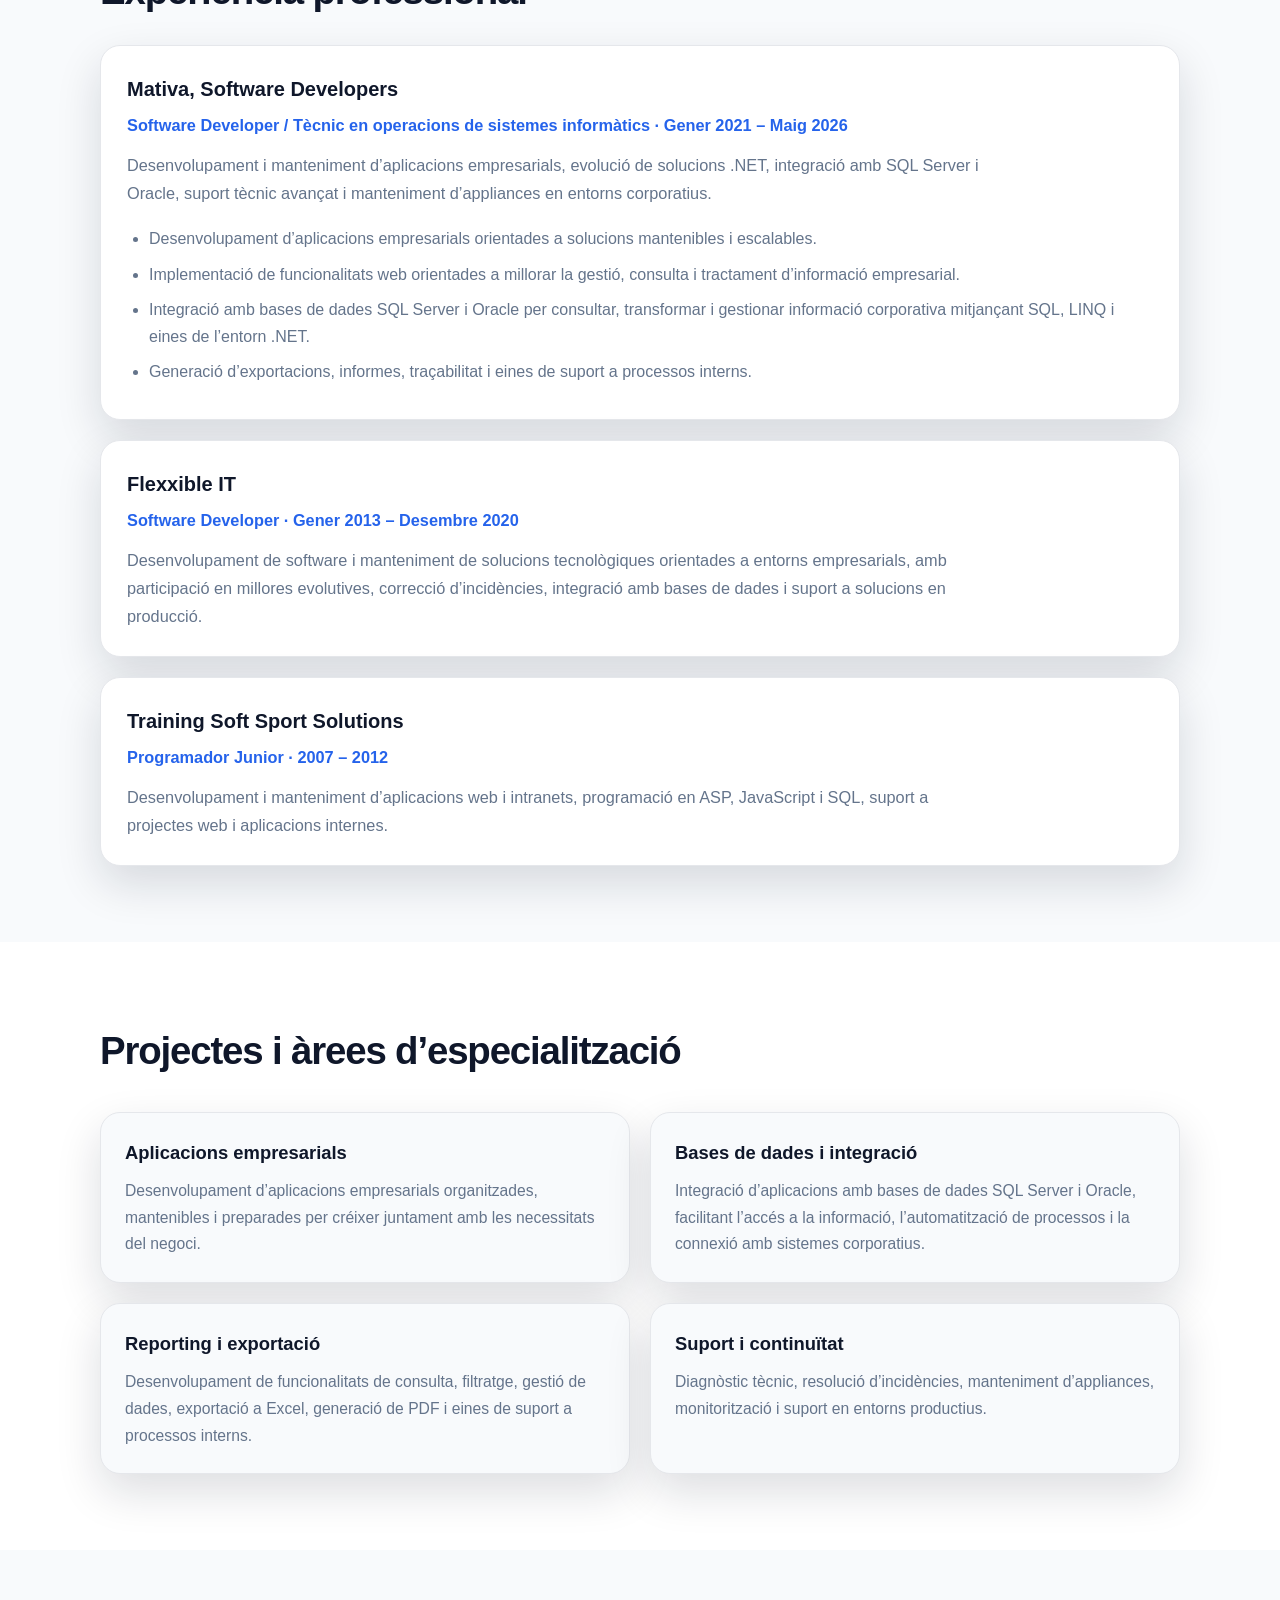
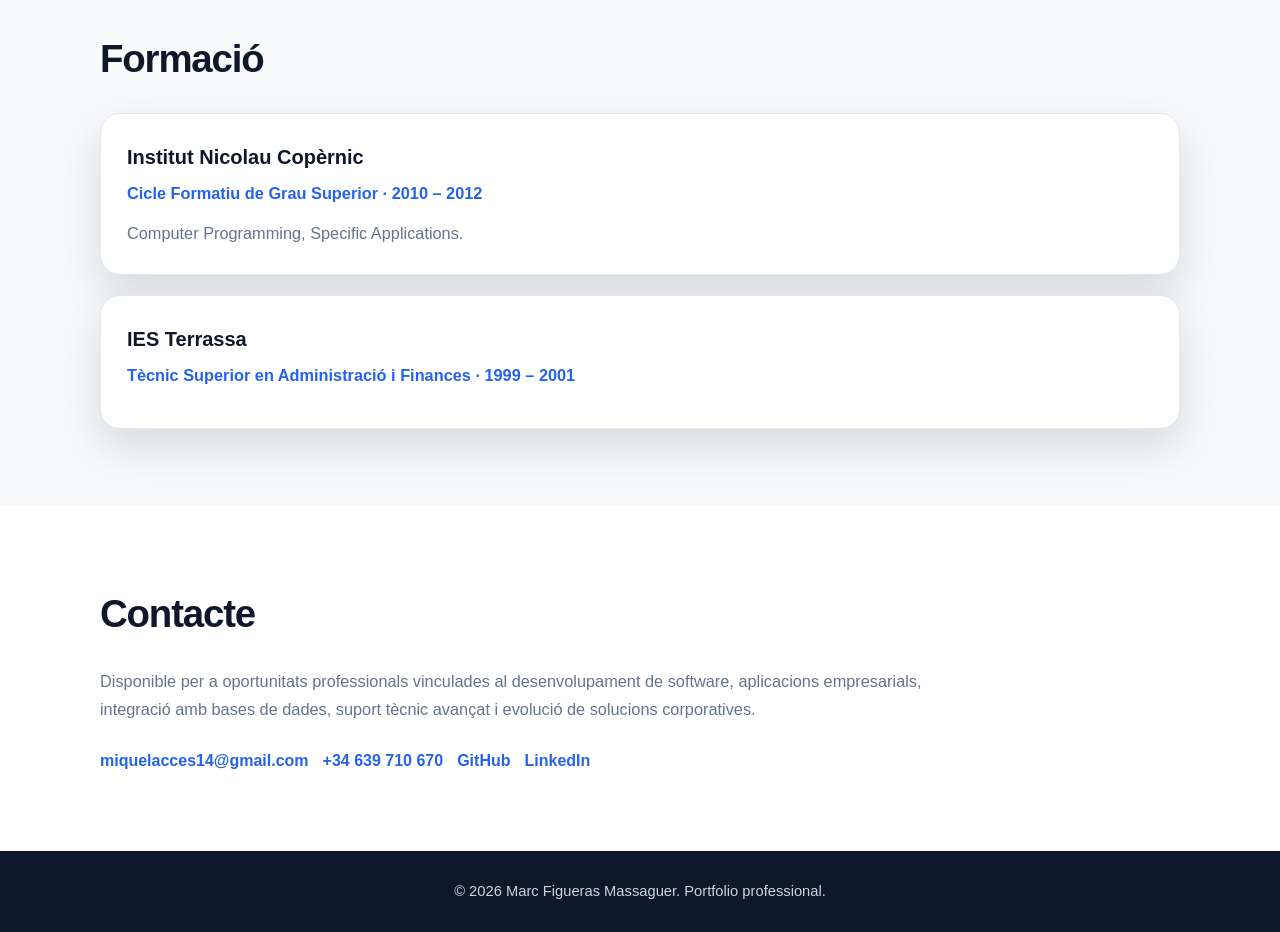
==== commit 38f1ea91: "Add English portfolio version and CV" ====
--- a/index.html
+++ b/index.html
@@ -1,18 +1,18 @@
 <!DOCTYPE html>
 <html lang="ca">
+
 <head>
   <meta charset="UTF-8" />
   <meta name="viewport" content="width=device-width, initial-scale=1.0" />
 
   <title>Marc Figueras Massaguer | Software Developer</title>
 
-  <meta
-    name="description"
-    content="Portfolio professional de Marc Figueras Massaguer, Software Developer especialitzat en .NET, C#, Blazor, DevExpress, SQL Server, Oracle i aplicacions empresarials."
-  />
+  <meta name="description"
+    content="Portfolio professional de Marc Figueras Massaguer, Software Developer especialitzat en .NET, C#, Blazor, DevExpress, SQL Server, Oracle i aplicacions empresarials." />
 
   <link rel="stylesheet" href="styles.css" />
 </head>
+
 <body>
 
   <header class="site-header">
@@ -31,6 +31,8 @@
           <a href="index.html" class="active">CA</a>
           <span>/</span>
           <a href="es.html">ES</a>
+          <span>/</span>
+          <a href="en.html">EN</a>
         </div>
       </div>
     </nav>
@@ -53,7 +55,7 @@
         </p>
 
         <div class="hero-actions">
-          <a class="btn btn-primary" href="assets/cv/CV_Marc_Figueras_Software_Developer.pdf" download>
+          <a class="btn btn-primary" href="assets/cv/CV_Marc_Figueras_Software_Developer_CA.pdf" download>
             Descarregar CV
           </a>
 
@@ -111,7 +113,8 @@
 
         <article class="card">
           <h3>Mativa, Software Developers</h3>
-          <p class="card-subtitle">Software Developer / Tècnic en operacions de sistemes informàtics · Gener 2021 – Maig 2026</p>
+          <p class="card-subtitle">Software Developer / Tècnic en operacions de sistemes informàtics · Gener 2021 – Maig
+            2026</p>
 
           <p>
             Desenvolupament i manteniment d’aplicacions empresarials, evolució de solucions
@@ -121,8 +124,10 @@
 
           <ul class="card-list">
             <li>Desenvolupament d’aplicacions empresarials orientades a solucions mantenibles i escalables.</li>
-            <li>Implementació de funcionalitats web orientades a millorar la gestió, consulta i tractament d’informació empresarial.</li>
-            <li>Integració amb bases de dades SQL Server i Oracle per consultar, transformar i gestionar informació corporativa mitjançant SQL, LINQ i eines de l’entorn .NET.</li>
+            <li>Implementació de funcionalitats web orientades a millorar la gestió, consulta i tractament d’informació
+              empresarial.</li>
+            <li>Integració amb bases de dades SQL Server i Oracle per consultar, transformar i gestionar informació
+              corporativa mitjançant SQL, LINQ i eines de l’entorn .NET.</li>
             <li>Generació d’exportacions, informes, traçabilitat i eines de suport a processos interns.</li>
           </ul>
         </article>
@@ -234,4 +239,5 @@
 
   <script src="script.js"></script>
 </body>
+
 </html>
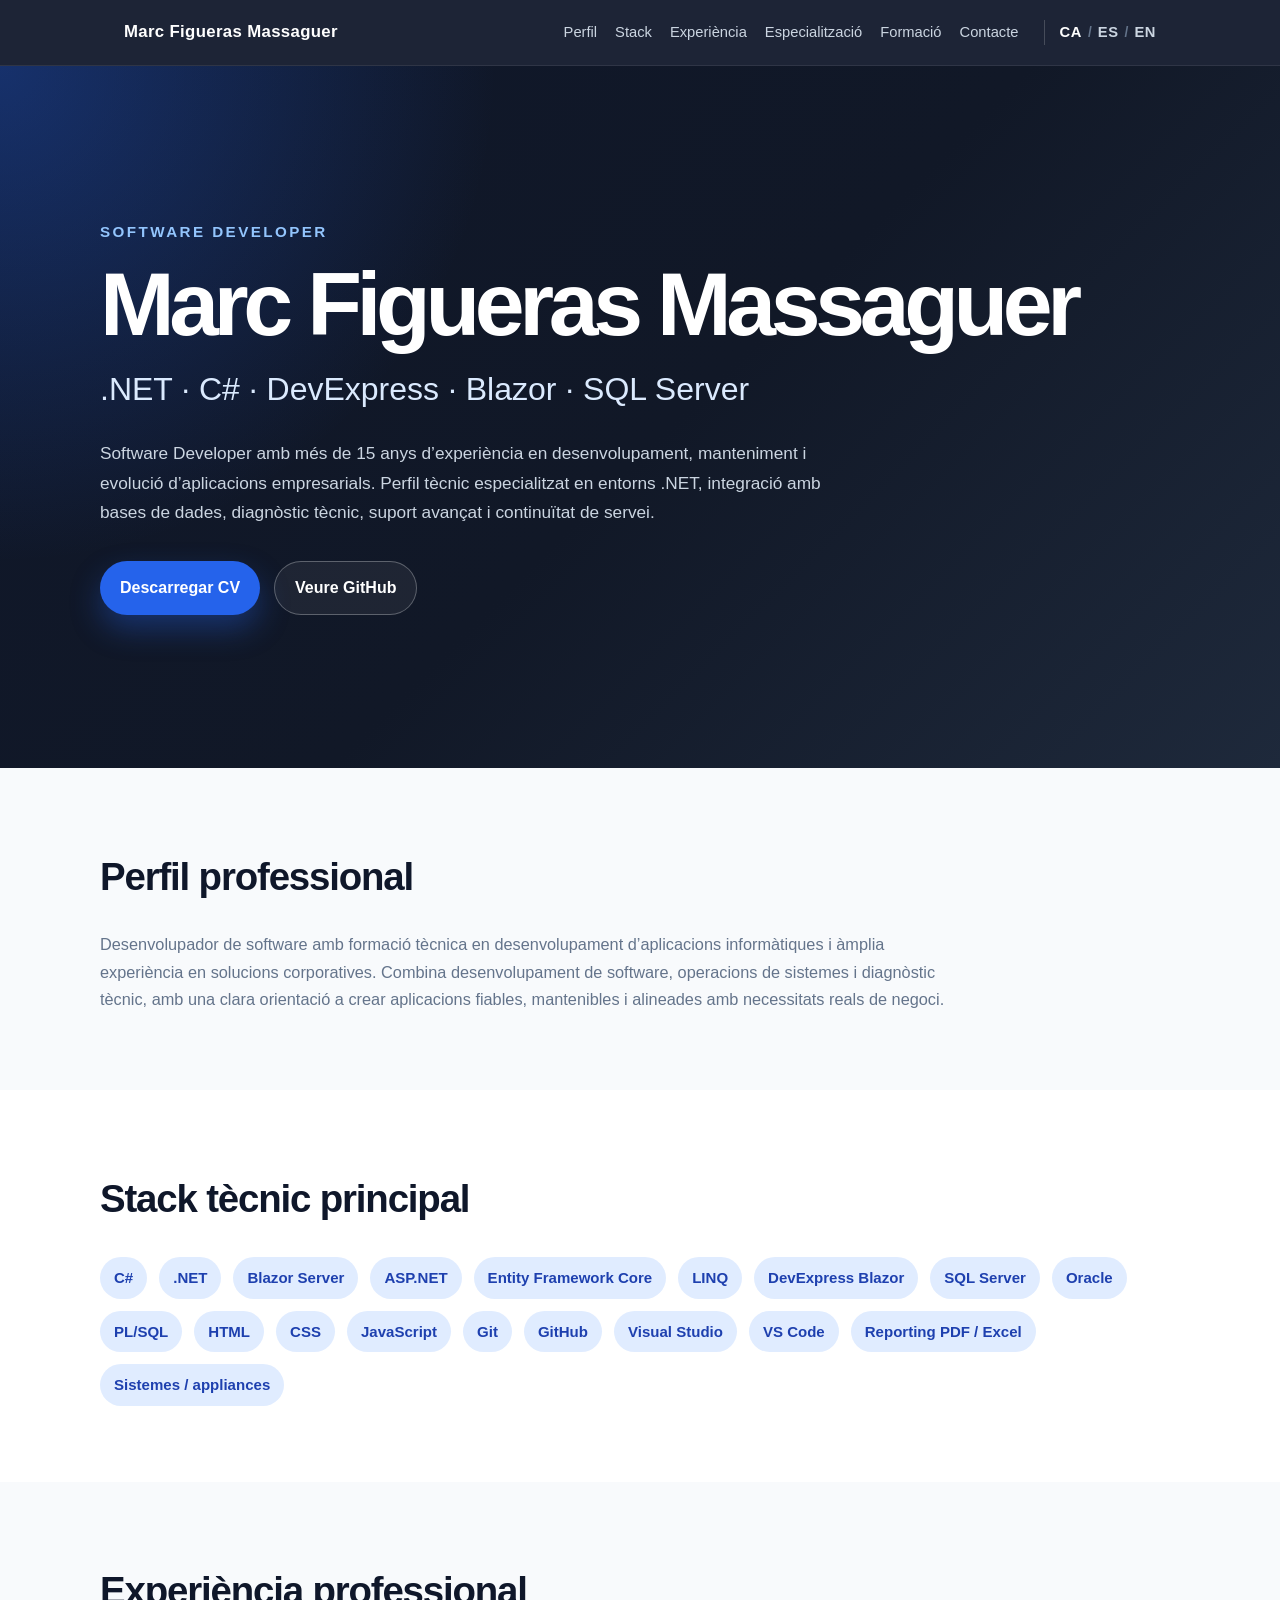
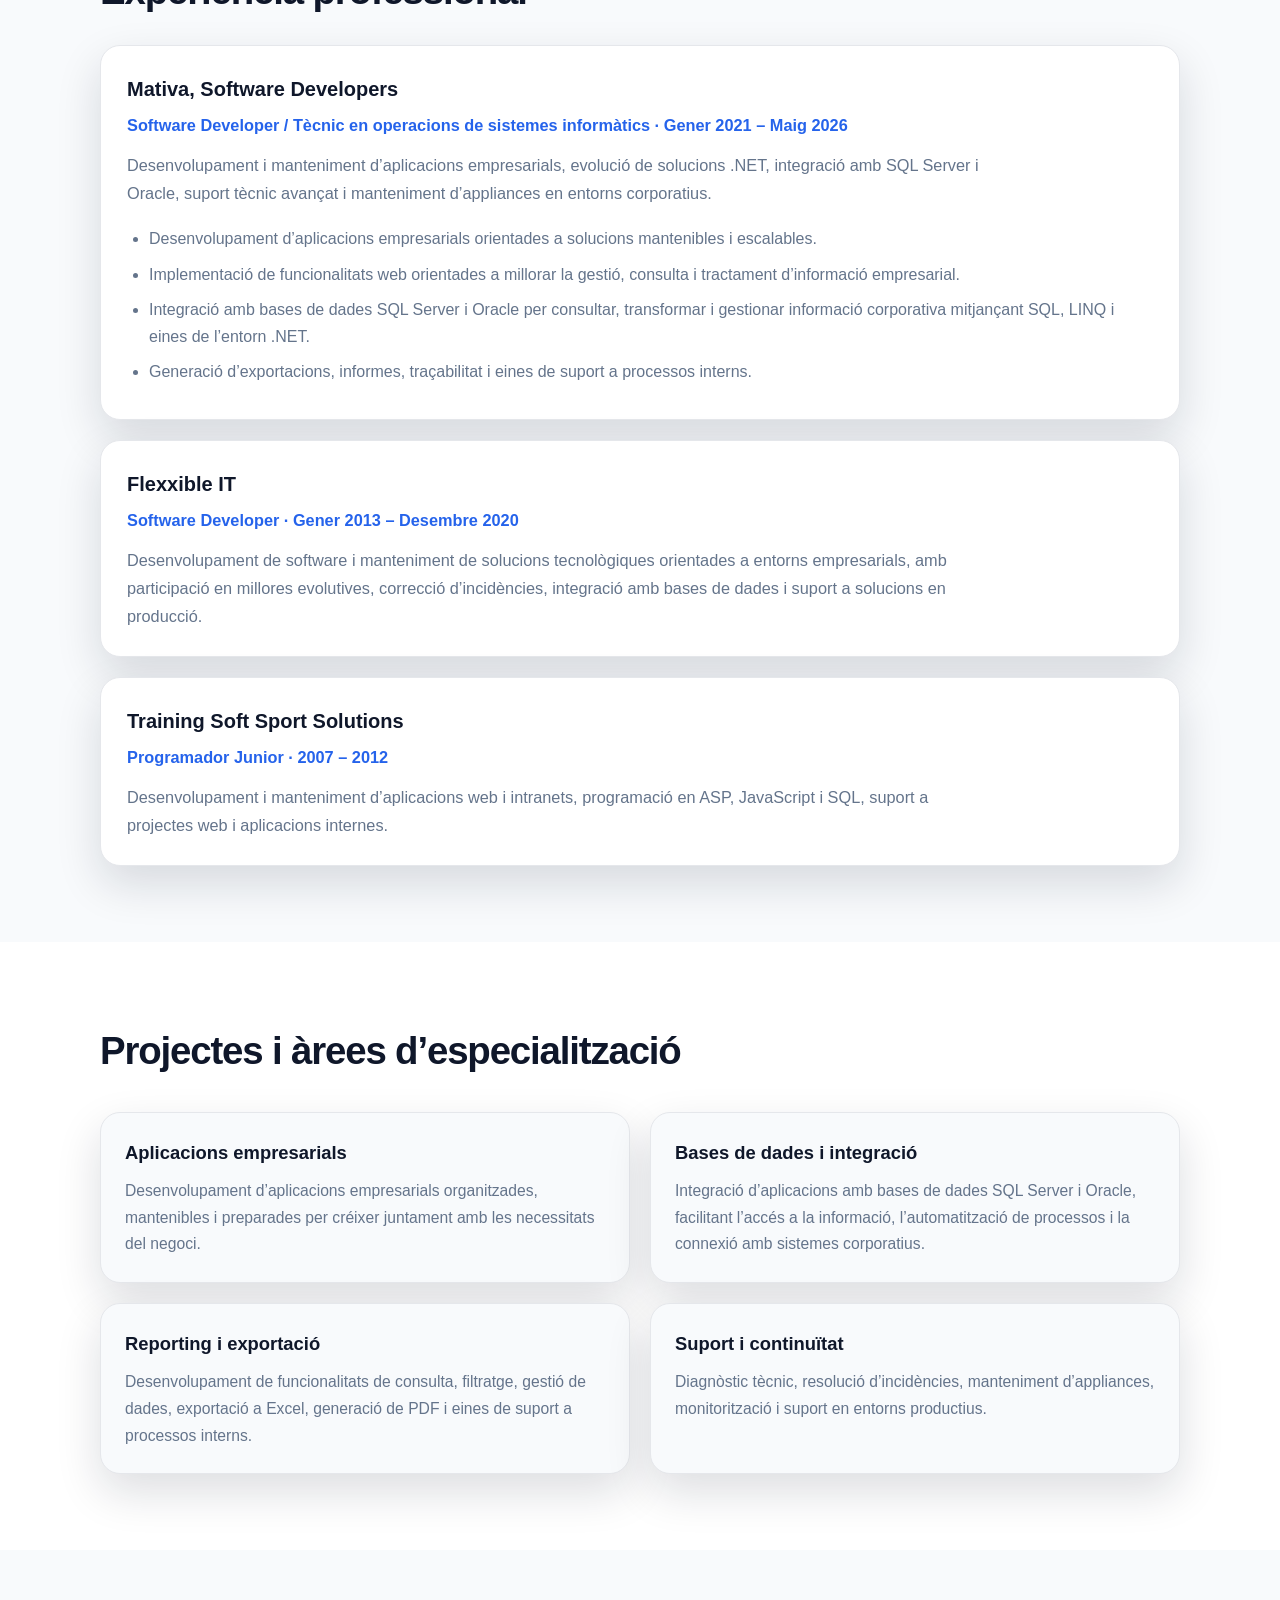
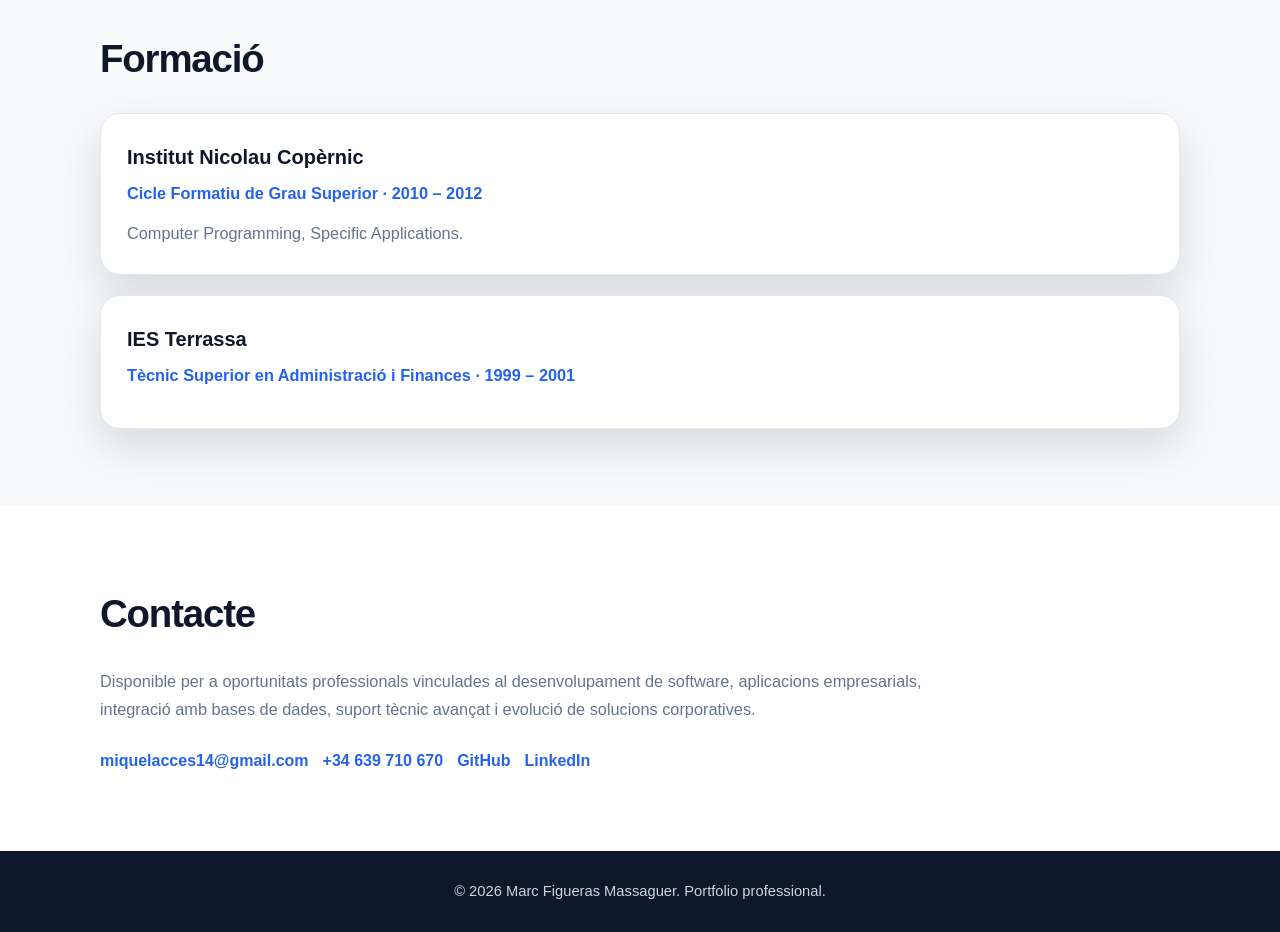
==== commit a17b911c: "Modificació capçalera" ====
--- a/index.html
+++ b/index.html
@@ -45,7 +45,7 @@
 
         <h1>Marc Figueras Massaguer</h1>
 
-        <h2>.NET · C# · DevExpress · Blazor · SQL Server · Oracle</h2>
+        <h2>.NET · C# · DevExpress · Blazor · SQL Server</h2>
 
         <p class="hero-text">
           Software Developer amb més de 15 anys d’experiència en desenvolupament,
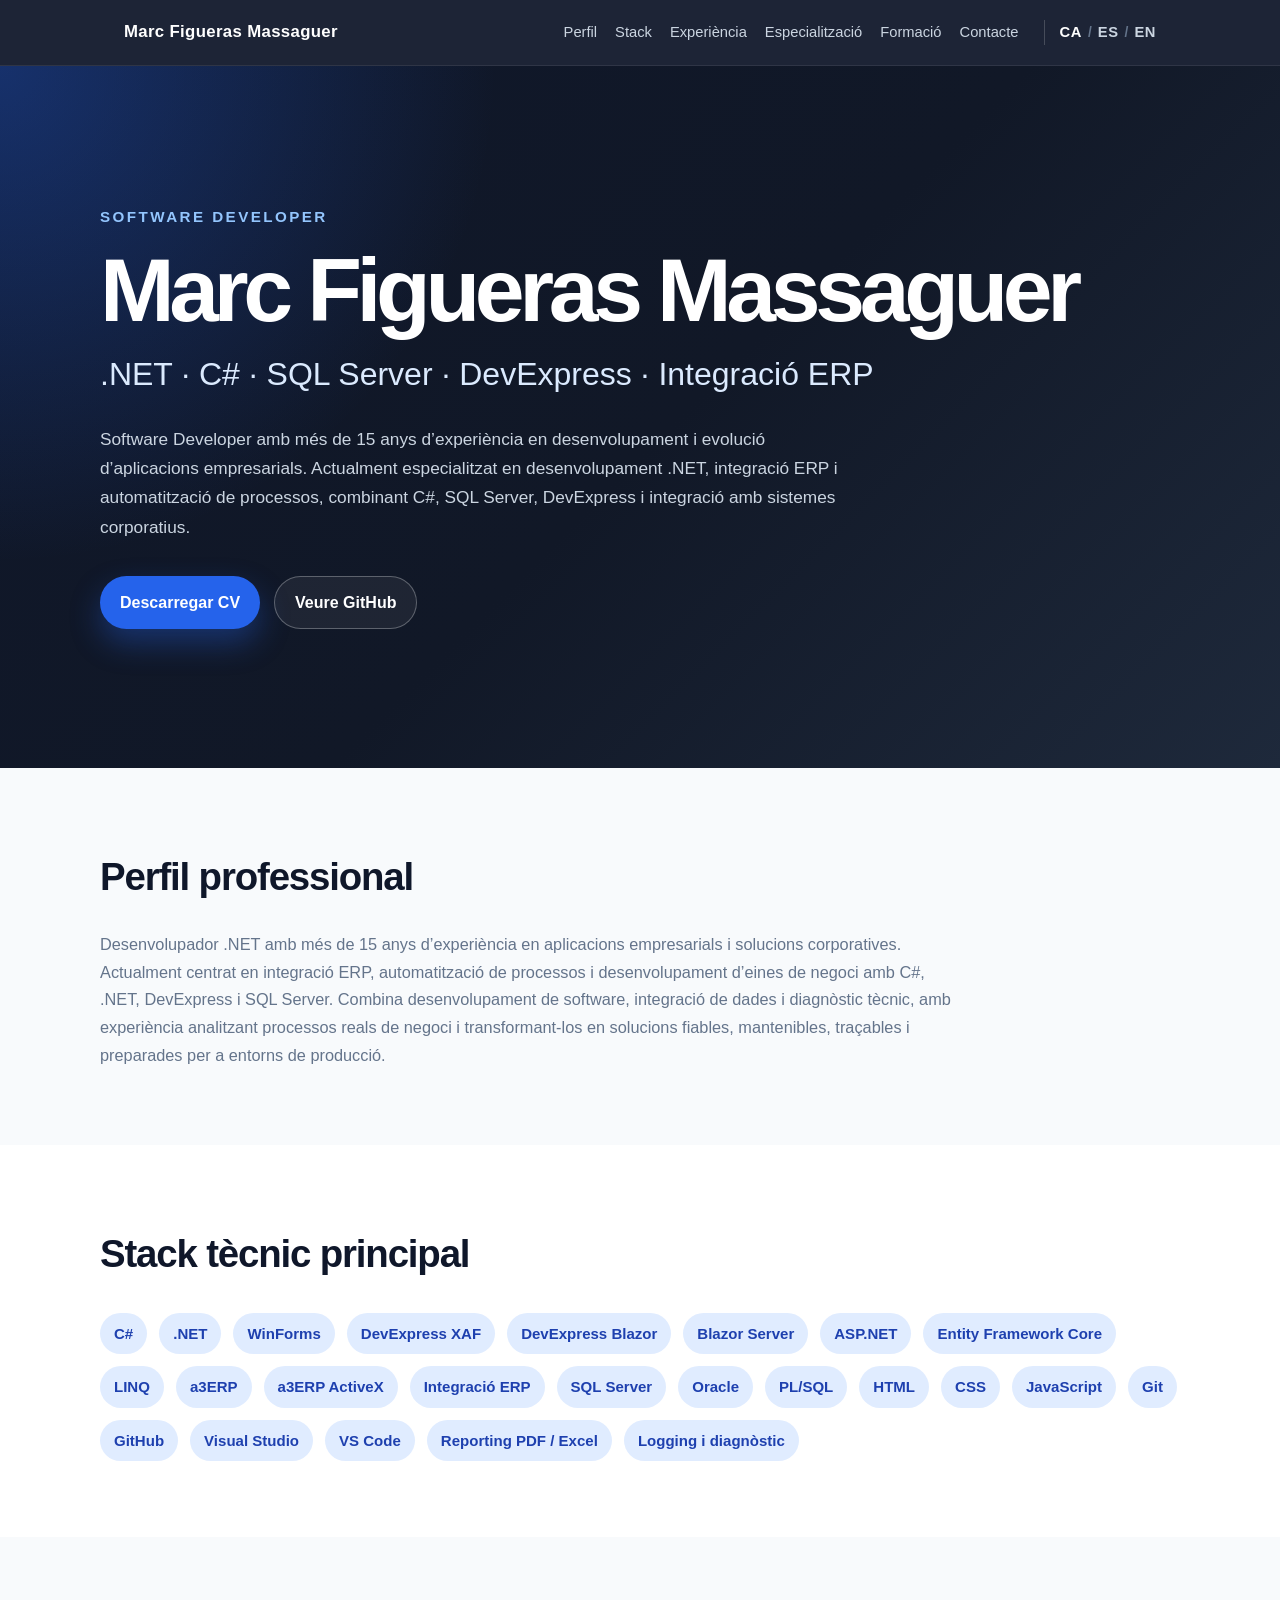
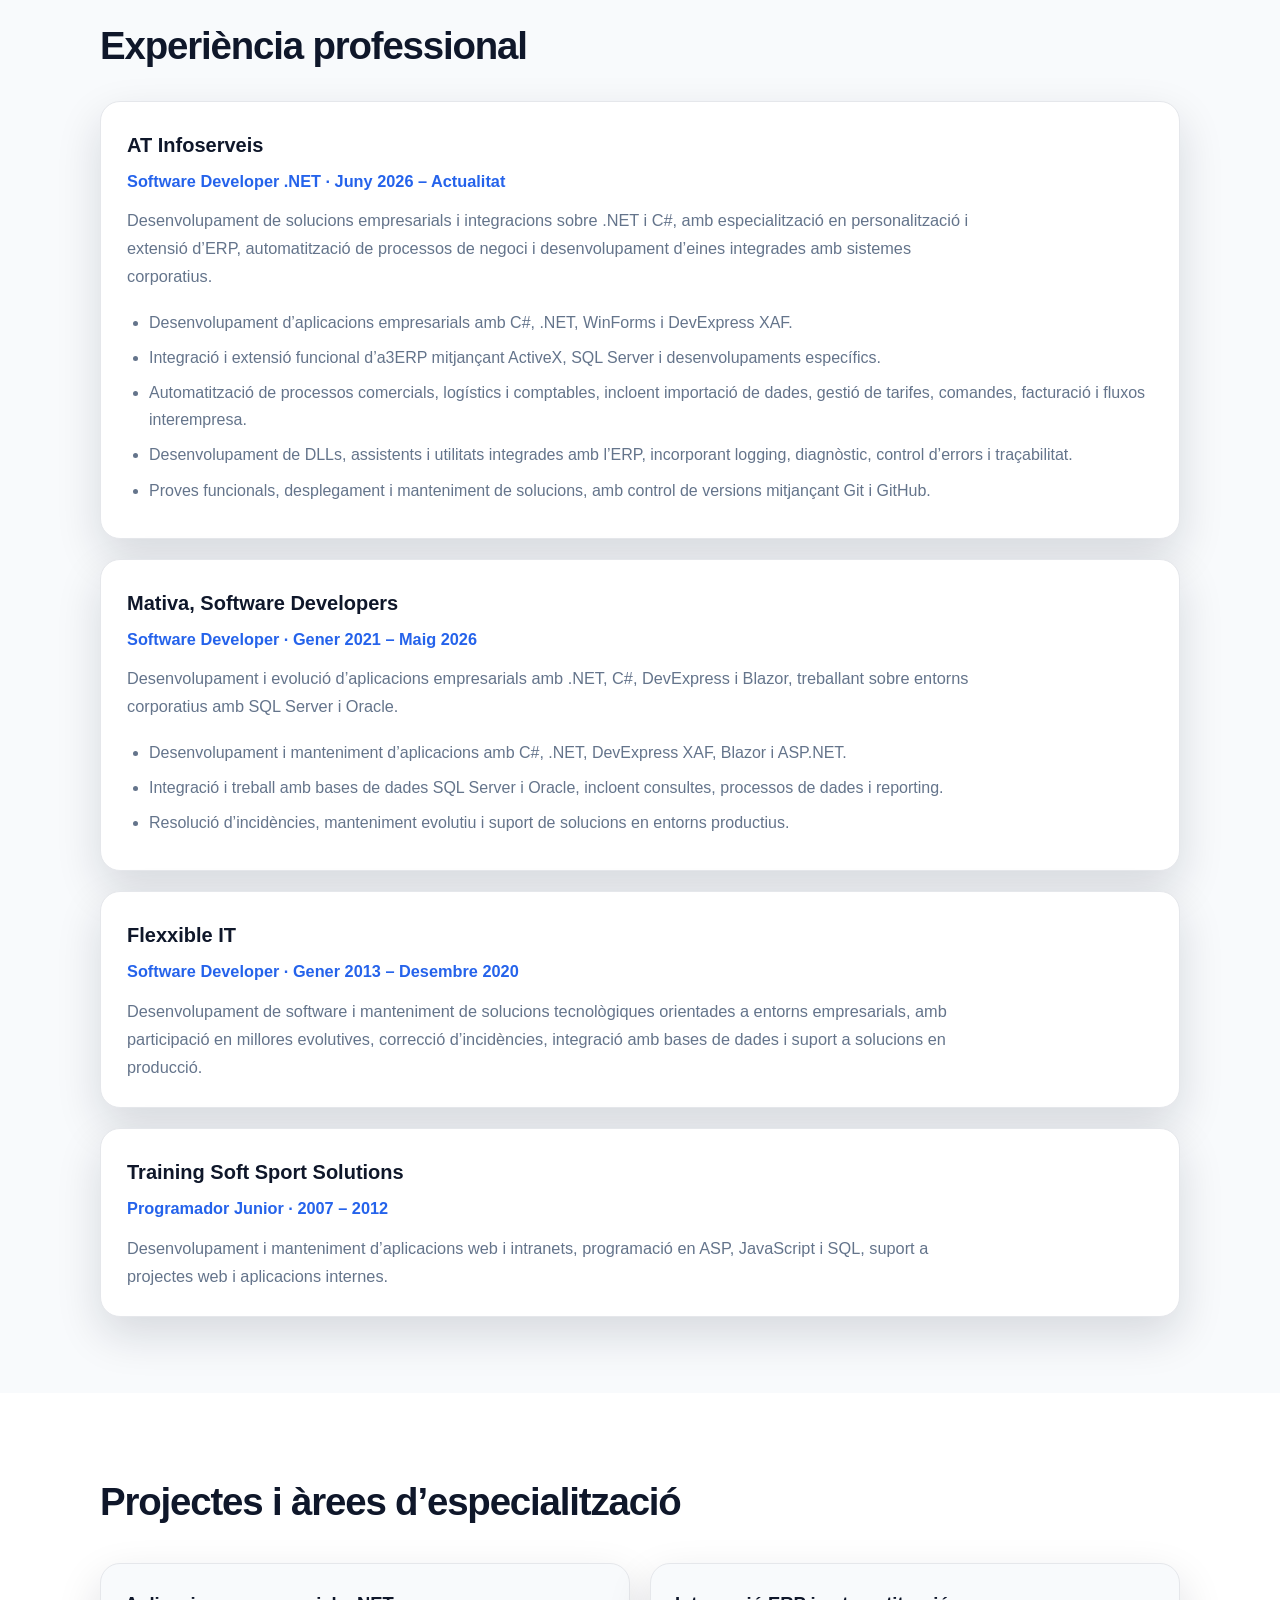
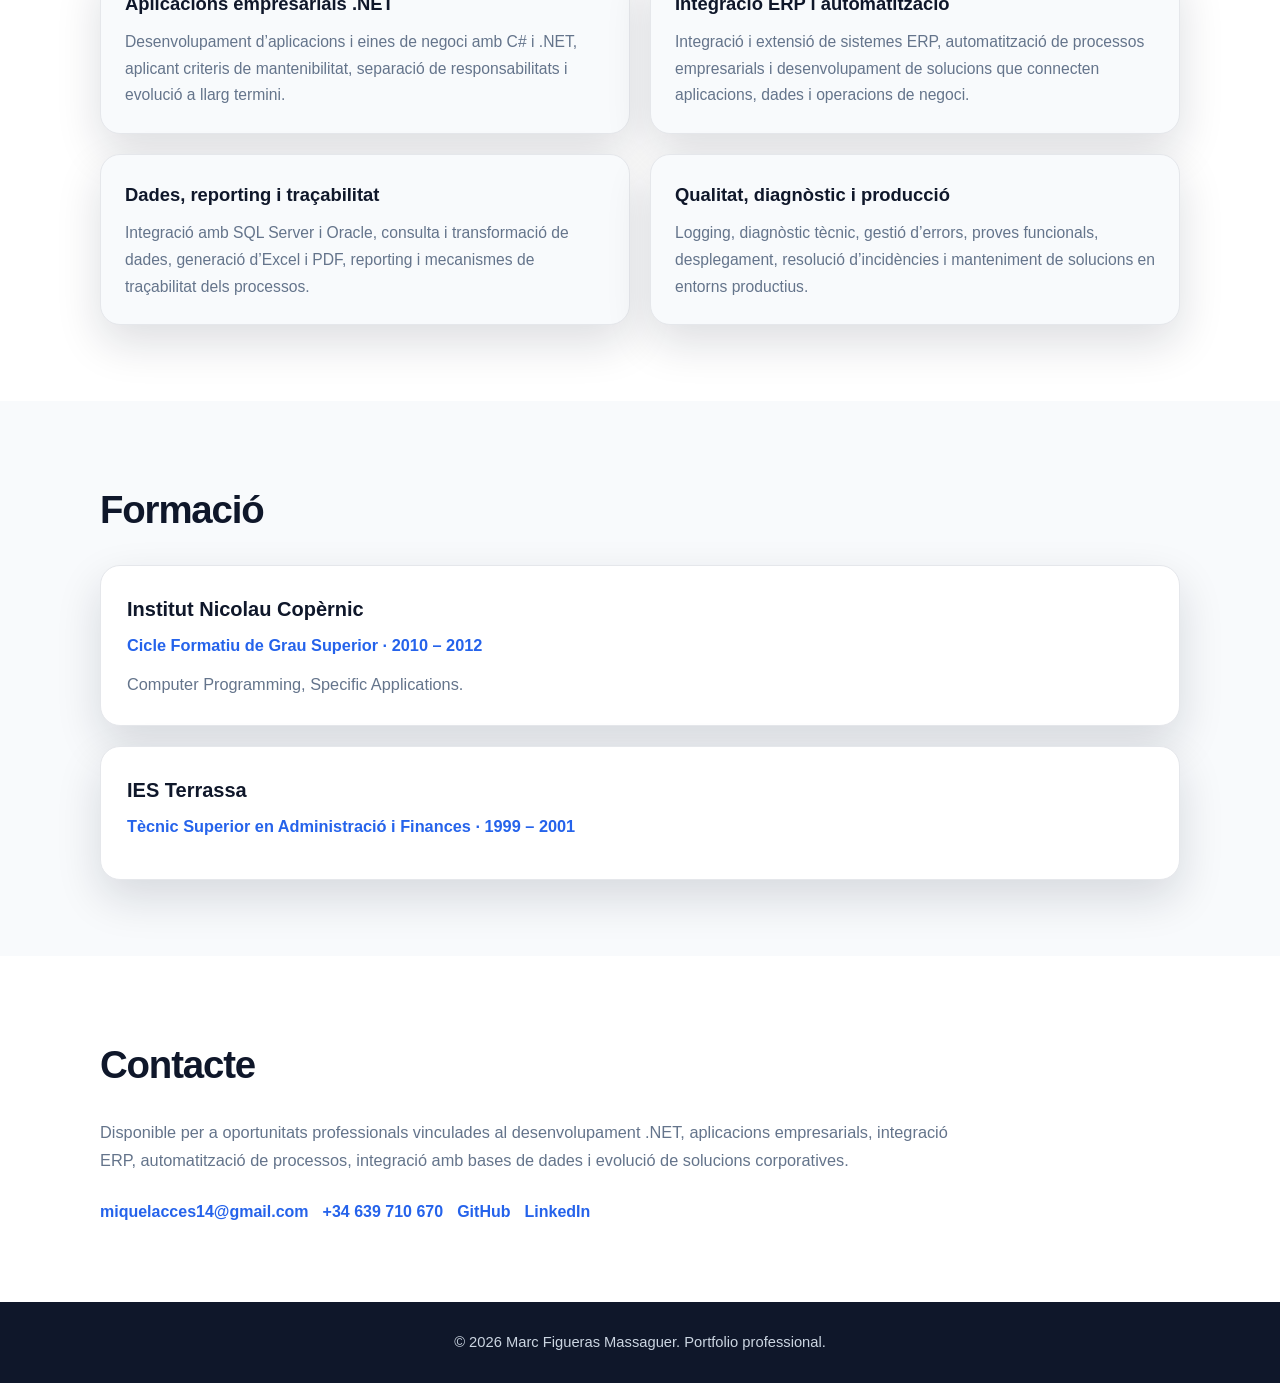
==== commit 3f691194: "Actualitza experiència professional i navegació" ====
--- a/index.html
+++ b/index.html
@@ -5,15 +5,16 @@
   <meta charset="UTF-8" />
   <meta name="viewport" content="width=device-width, initial-scale=1.0" />
 
-  <title>Marc Figueras Massaguer | Software Developer</title>
-
-  <meta name="description"
-    content="Portfolio professional de Marc Figueras Massaguer, Software Developer especialitzat en .NET, C#, Blazor, DevExpress, SQL Server, Oracle i aplicacions empresarials." />
+  <title>Marc Figueras Massaguer | .NET Software Developer</title>
+
+  <meta
+  name="description"
+  content="Portfolio professional de Marc Figueras Massaguer, .NET Software Developer especialitzat en C#, DevExpress, SQL Server, integració ERP, a3ERP i aplicacions empresarials."/>
 
   <link rel="stylesheet" href="styles.css" />
 </head>
 
-<body>
+<body id="top">
 
   <header class="site-header">
     <nav class="navbar">
@@ -45,13 +46,13 @@
 
         <h1>Marc Figueras Massaguer</h1>
 
-        <h2>.NET · C# · DevExpress · Blazor · SQL Server</h2>
+        <h2>.NET · C# · SQL Server · DevExpress · Integració ERP</h2>
 
         <p class="hero-text">
-          Software Developer amb més de 15 anys d’experiència en desenvolupament,
-          manteniment i evolució d’aplicacions empresarials. Perfil tècnic
-          especialitzat en entorns .NET, integració amb bases de dades, diagnòstic
-          tècnic, suport avançat i continuïtat de servei.
+          Software Developer amb més de 15 anys d’experiència en desenvolupament
+          i evolució d’aplicacions empresarials. Actualment especialitzat en
+          desenvolupament .NET, integració ERP i automatització de processos,
+          combinant C#, SQL Server, DevExpress i integració amb sistemes corporatius.
         </p>
 
         <div class="hero-actions">
@@ -71,10 +72,13 @@
         <h2>Perfil professional</h2>
 
         <p>
-          Desenvolupador de software amb formació tècnica en desenvolupament d’aplicacions
-          informàtiques i àmplia experiència en solucions corporatives. Combina desenvolupament
-          de software, operacions de sistemes i diagnòstic tècnic, amb una clara orientació
-          a crear aplicacions fiables, mantenibles i alineades amb necessitats reals de negoci.
+          Desenvolupador .NET amb més de 15 anys d’experiència en aplicacions
+          empresarials i solucions corporatives. Actualment centrat en integració ERP,
+          automatització de processos i desenvolupament d’eines de negoci amb C#,
+          .NET, DevExpress i SQL Server.
+          Combina desenvolupament de software, integració de dades i diagnòstic tècnic,
+          amb experiència analitzant processos reals de negoci i transformant-los en
+          solucions fiables, mantenibles, traçables i preparades per a entorns de producció.
         </p>
       </div>
     </section>
@@ -86,23 +90,33 @@
         <div class="tags">
           <span>C#</span>
           <span>.NET</span>
+          <span>WinForms</span>
+          <span>DevExpress XAF</span>
+          <span>DevExpress Blazor</span>
           <span>Blazor Server</span>
           <span>ASP.NET</span>
           <span>Entity Framework Core</span>
           <span>LINQ</span>
-          <span>DevExpress Blazor</span>
+
+          <span>a3ERP</span>
+          <span>a3ERP ActiveX</span>
+          <span>Integració ERP</span>
+
           <span>SQL Server</span>
           <span>Oracle</span>
           <span>PL/SQL</span>
+
           <span>HTML</span>
           <span>CSS</span>
           <span>JavaScript</span>
+
           <span>Git</span>
           <span>GitHub</span>
           <span>Visual Studio</span>
           <span>VS Code</span>
+
           <span>Reporting PDF / Excel</span>
-          <span>Sistemes / appliances</span>
+          <span>Logging i diagnòstic</span>
         </div>
       </div>
     </section>
@@ -110,25 +124,77 @@
     <section id="experiencia" class="section">
       <div class="container">
         <h2>Experiència professional</h2>
-
+        <article class="card">
+          <h3>AT Infoserveis</h3>
+
+          <p class="card-subtitle">
+            Software Developer .NET · Juny 2026 – Actualitat
+          </p>
+
+          <p>
+            Desenvolupament de solucions empresarials i integracions sobre .NET i C#,
+            amb especialització en personalització i extensió d’ERP, automatització
+            de processos de negoci i desenvolupament d’eines integrades amb sistemes
+            corporatius.
+          </p>
+
+          <ul class="card-list">
+            <li>
+              Desenvolupament d’aplicacions empresarials amb C#, .NET,
+              WinForms i DevExpress XAF.
+            </li>
+
+            <li>
+              Integració i extensió funcional d’a3ERP mitjançant ActiveX,
+              SQL Server i desenvolupaments específics.
+            </li>
+
+            <li>
+              Automatització de processos comercials, logístics i comptables,
+              incloent importació de dades, gestió de tarifes, comandes,
+              facturació i fluxos interempresa.
+            </li>
+
+            <li>
+              Desenvolupament de DLLs, assistents i utilitats integrades amb
+              l’ERP, incorporant logging, diagnòstic, control d’errors i
+              traçabilitat.
+            </li>
+
+            <li>
+              Proves funcionals, desplegament i manteniment de solucions,
+              amb control de versions mitjançant Git i GitHub.
+            </li>
+          </ul>
+        </article>
         <article class="card">
           <h3>Mativa, Software Developers</h3>
-          <p class="card-subtitle">Software Developer / Tècnic en operacions de sistemes informàtics · Gener 2021 – Maig
-            2026</p>
+
+          <p class="card-subtitle">
+            Software Developer · Gener 2021 – Maig 2026
+          </p>
 
           <p>
-            Desenvolupament i manteniment d’aplicacions empresarials, evolució de solucions
-            .NET, integració amb SQL Server i Oracle, suport tècnic avançat i manteniment
-            d’appliances en entorns corporatius.
+            Desenvolupament i evolució d’aplicacions empresarials amb .NET,
+            C#, DevExpress i Blazor, treballant sobre entorns corporatius
+            amb SQL Server i Oracle.
           </p>
 
           <ul class="card-list">
-            <li>Desenvolupament d’aplicacions empresarials orientades a solucions mantenibles i escalables.</li>
-            <li>Implementació de funcionalitats web orientades a millorar la gestió, consulta i tractament d’informació
-              empresarial.</li>
-            <li>Integració amb bases de dades SQL Server i Oracle per consultar, transformar i gestionar informació
-              corporativa mitjançant SQL, LINQ i eines de l’entorn .NET.</li>
-            <li>Generació d’exportacions, informes, traçabilitat i eines de suport a processos interns.</li>
+            <li>
+              Desenvolupament i manteniment d’aplicacions amb C#, .NET,
+              DevExpress XAF, Blazor i ASP.NET.
+            </li>
+
+            <li>
+              Integració i treball amb bases de dades SQL Server i Oracle,
+              incloent consultes, processos de dades i reporting.
+            </li>
+
+            <li>
+              Resolució d’incidències, manteniment evolutiu i suport
+              de solucions en entorns productius.
+            </li>
           </ul>
         </article>
 
@@ -161,35 +227,43 @@
 
         <div class="grid">
           <article class="mini-card">
-            <h3>Aplicacions empresarials</h3>
+            <h3>Aplicacions empresarials .NET</h3>
+
             <p>
-              Desenvolupament d’aplicacions empresarials organitzades, mantenibles i preparades
-              per créixer juntament amb les necessitats del negoci.
+              Desenvolupament d’aplicacions i eines de negoci amb C# i .NET,
+              aplicant criteris de mantenibilitat, separació de responsabilitats
+              i evolució a llarg termini.
             </p>
           </article>
-
           <article class="mini-card">
-            <h3>Bases de dades i integració</h3>
+            <h3>Integració ERP i automatització</h3>
+
             <p>
-              Integració d’aplicacions amb bases de dades SQL Server i Oracle, facilitant
-              l’accés a la informació, l’automatització de processos i la connexió amb
-              sistemes corporatius.
+              Integració i extensió de sistemes ERP, automatització de processos
+              empresarials i desenvolupament de solucions que connecten aplicacions,
+              dades i operacions de negoci.
             </p>
           </article>
 
+
           <article class="mini-card">
-            <h3>Reporting i exportació</h3>
+            <h3>Dades, reporting i traçabilitat</h3>
+
             <p>
-              Desenvolupament de funcionalitats de consulta, filtratge, gestió de dades,
-              exportació a Excel, generació de PDF i eines de suport a processos interns.
+              Integració amb SQL Server i Oracle, consulta i transformació de dades,
+              generació d’Excel i PDF, reporting i mecanismes de traçabilitat
+              dels processos.
             </p>
           </article>
 
+
           <article class="mini-card">
-            <h3>Suport i continuïtat</h3>
+            <h3>Qualitat, diagnòstic i producció</h3>
+
             <p>
-              Diagnòstic tècnic, resolució d’incidències, manteniment d’appliances,
-              monitorització i suport en entorns productius.
+              Logging, diagnòstic tècnic, gestió d’errors, proves funcionals,
+              desplegament, resolució d’incidències i manteniment de solucions
+              en entorns productius.
             </p>
           </article>
         </div>
@@ -218,9 +292,9 @@
         <h2>Contacte</h2>
 
         <p>
-          Disponible per a oportunitats professionals vinculades al desenvolupament de software,
-          aplicacions empresarials, integració amb bases de dades, suport tècnic avançat
-          i evolució de solucions corporatives.
+          Disponible per a oportunitats professionals vinculades al desenvolupament .NET,
+          aplicacions empresarials, integració ERP, automatització de processos,
+          integració amb bases de dades i evolució de solucions corporatives.
         </p>
 
         <div class="contact-links">
@@ -232,6 +306,15 @@
       </div>
     </section>
   </main>
+  <a
+    href="#top"
+    class="back-to-top"
+    id="back-to-top"
+    aria-label="Tornar a dalt"
+    title="Tornar a dalt"
+  >
+    ↑
+  </a>
 
   <footer class="site-footer">
     <p>© <span id="current-year"></span> Marc Figueras Massaguer. Portfolio professional.</p>
--- a/styles.css
+++ b/styles.css
@@ -442,4 +442,68 @@
 /* Separador CA / ES */
 .language-switcher span {
   color: #64748b;
+}
+
+/* =========================================================
+   Botó tornar a dalt
+   ========================================================= */
+
+.back-to-top {
+  position: fixed;
+  right: 28px;
+  bottom: 28px;
+
+  width: 48px;
+  height: 48px;
+
+  display: flex;
+  align-items: center;
+  justify-content: center;
+
+  border-radius: 50%;
+
+  background: var(--color-bg);
+  color: var(--color-white);
+
+  font-size: 1.35rem;
+  font-weight: 700;
+
+  text-decoration: none;
+
+  box-shadow: 0 8px 24px rgba(15, 23, 42, 0.25);
+
+  opacity: 0;
+  visibility: hidden;
+  transform: translateY(10px);
+
+  transition:
+    opacity 0.25s ease,
+    visibility 0.25s ease,
+    transform 0.25s ease,
+    background 0.25s ease;
+
+  z-index: 1000;
+}
+
+.back-to-top:hover {
+  background: var(--color-primary);
+  transform: translateY(-2px);
+}
+
+.back-to-top.visible {
+  opacity: 1;
+  visibility: visible;
+  transform: translateY(0);
+}
+
+@media (max-width: 600px) {
+  .back-to-top {
+    right: 18px;
+    bottom: 18px;
+
+    width: 44px;
+    height: 44px;
+
+    font-size: 1.2rem;
+  }
 }
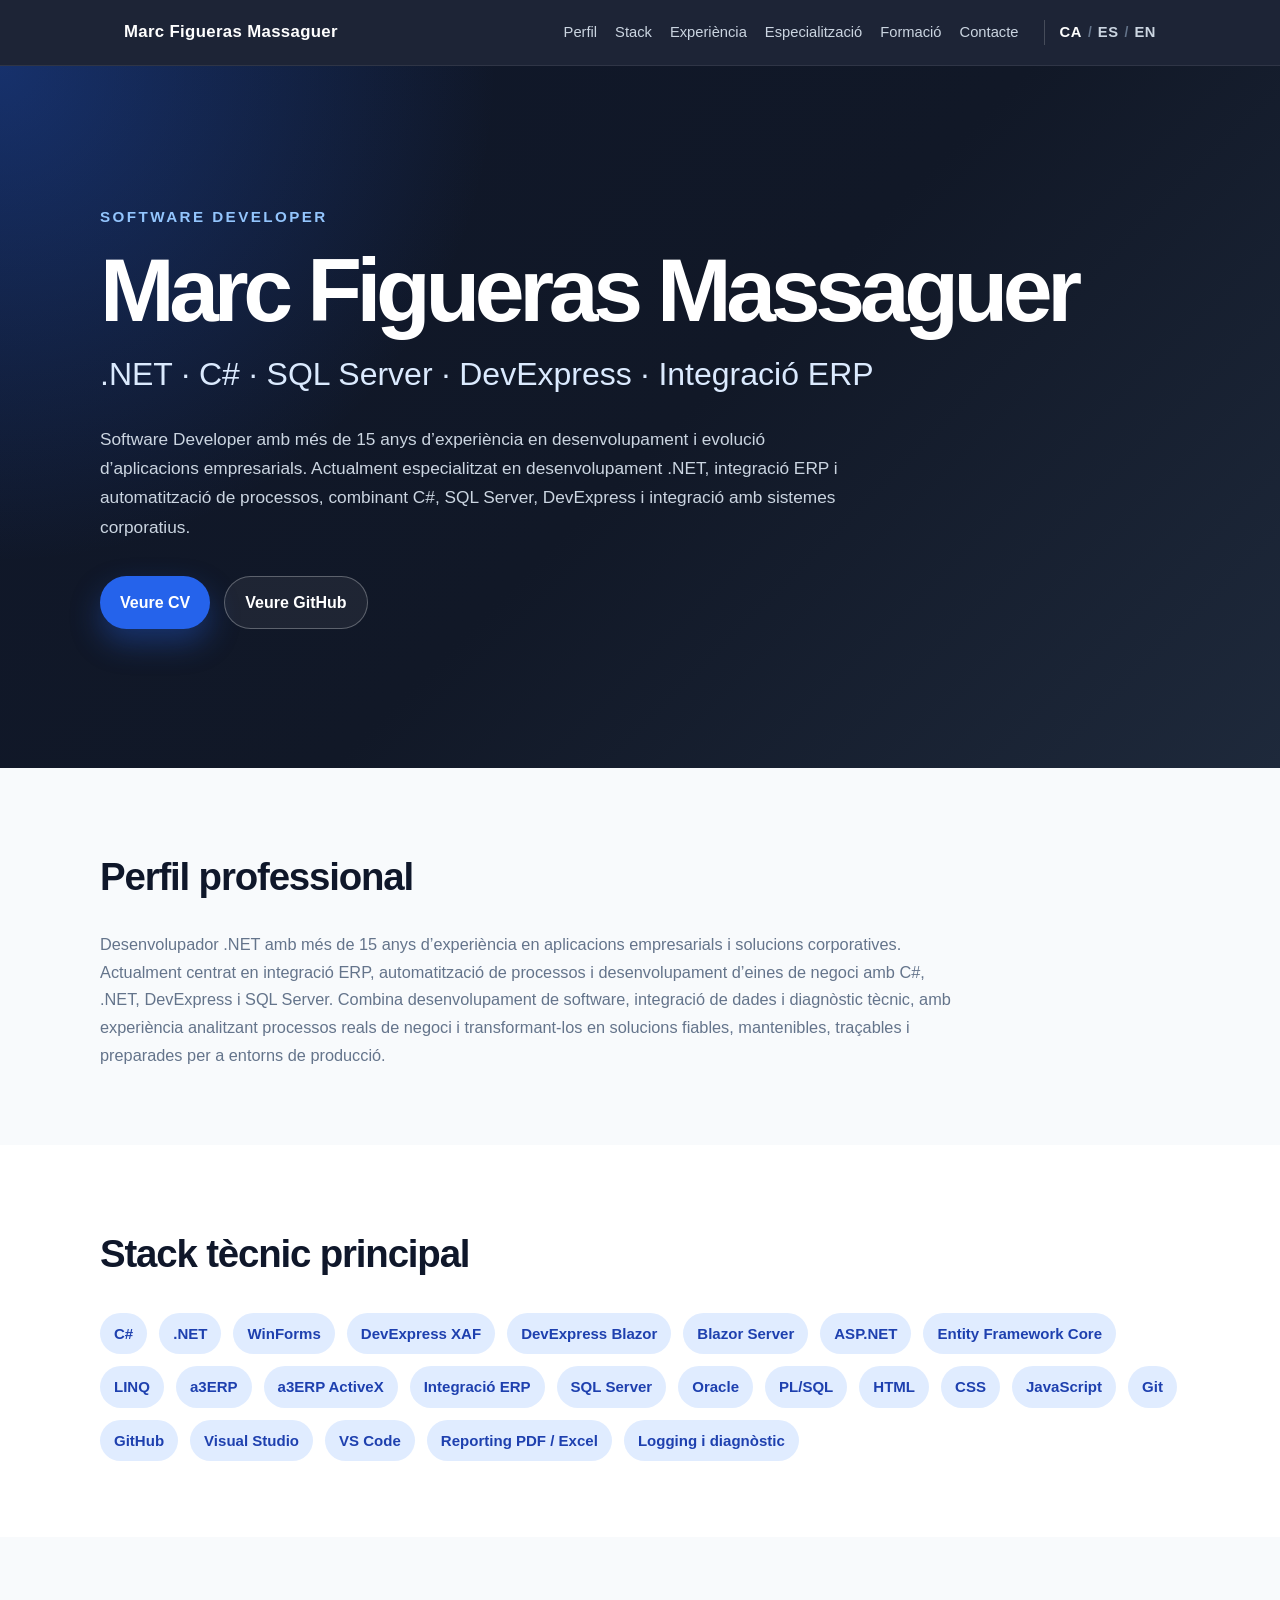
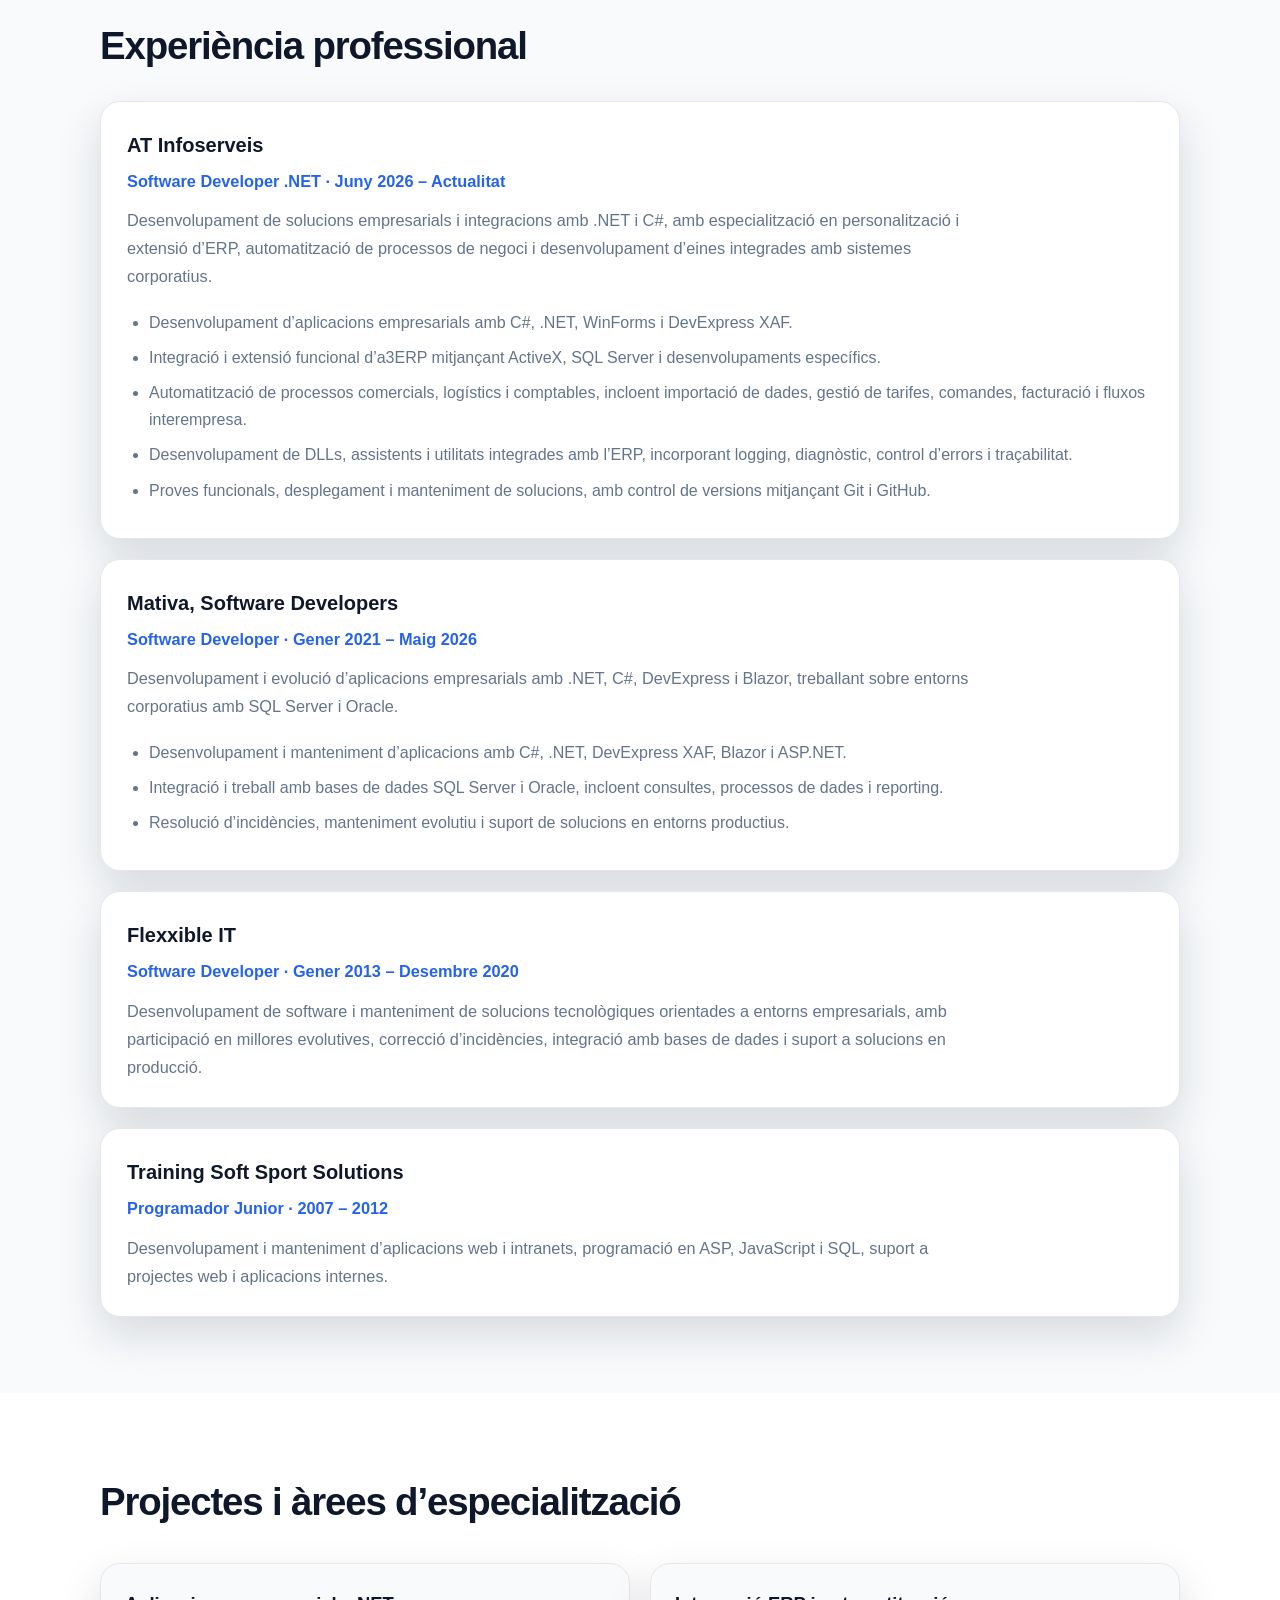
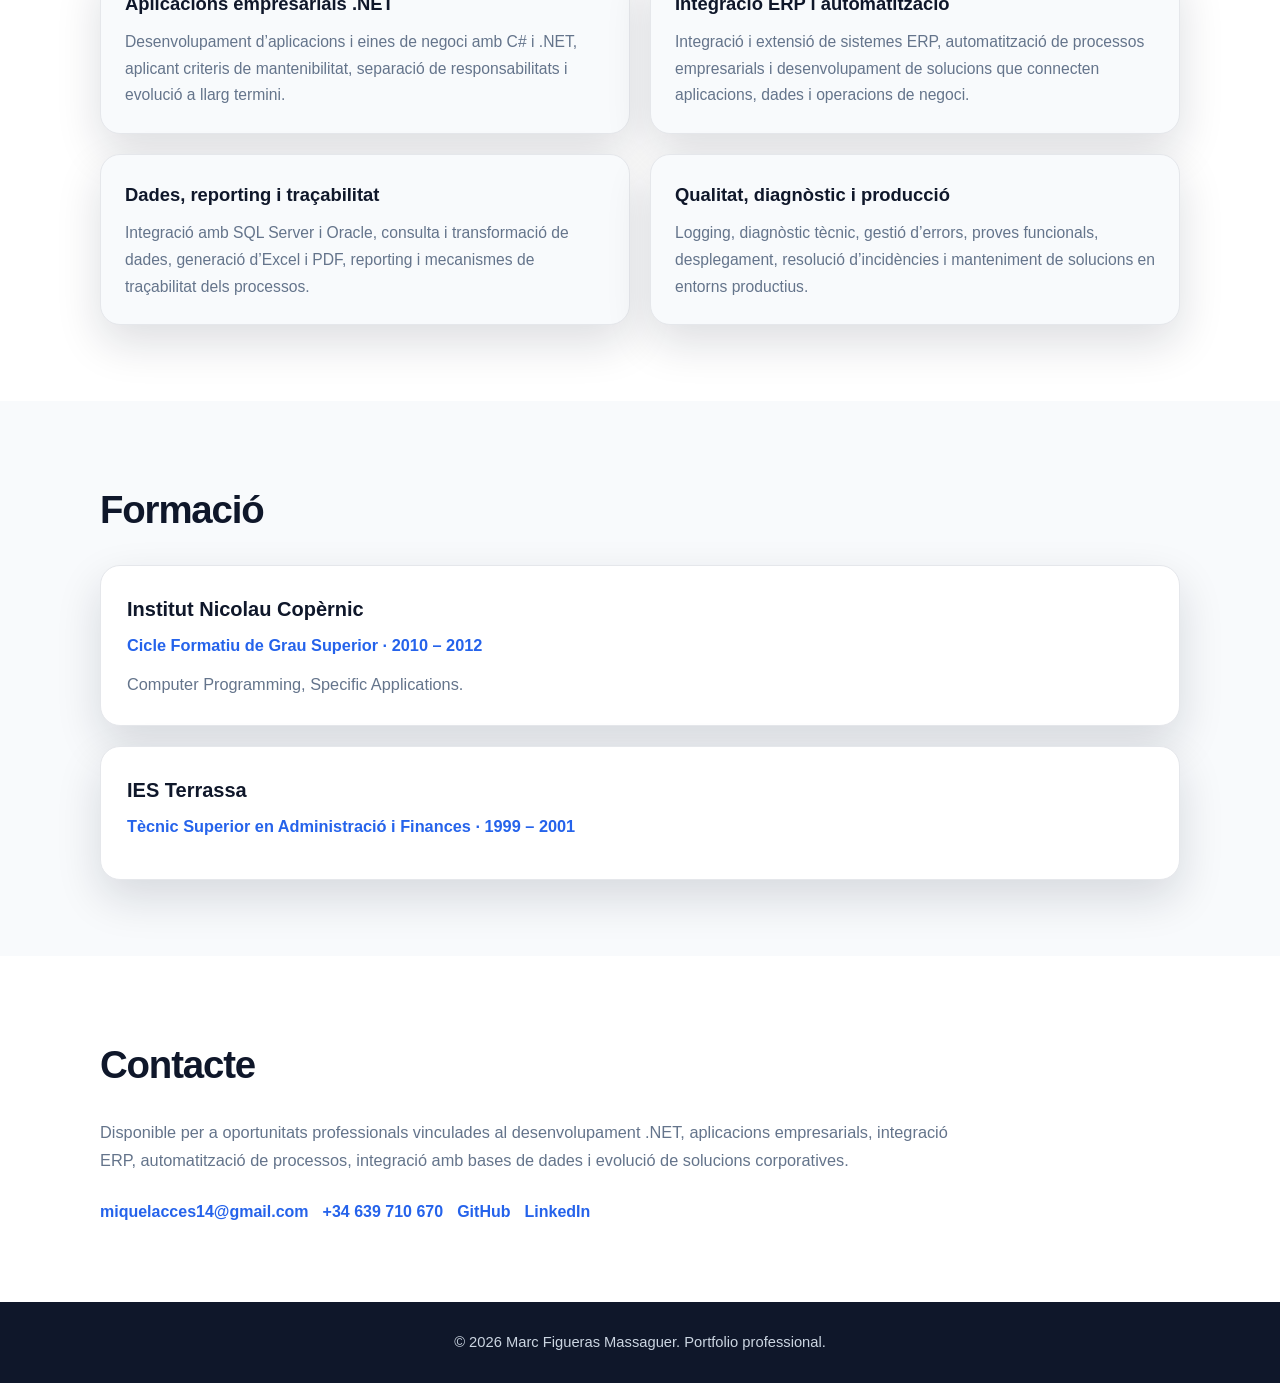
==== commit 89ebd9a0: "Actualitza posicionament i contingut del portfolio" ====
--- a/index.html
+++ b/index.html
@@ -57,7 +57,7 @@
 
         <div class="hero-actions">
           <a class="btn btn-primary" href="assets/cv/CV_Marc_Figueras_Software_Developer_CA.pdf" download>
-            Descarregar CV
+            Veure CV
           </a>
 
           <a class="btn btn-secondary" href="https://github.com/FJ14Prog" target="_blank" rel="noopener noreferrer">
@@ -132,7 +132,7 @@
           </p>
 
           <p>
-            Desenvolupament de solucions empresarials i integracions sobre .NET i C#,
+            Desenvolupament de solucions empresarials i integracions amb .NET i C#,
             amb especialització en personalització i extensió d’ERP, automatització
             de processos de negoci i desenvolupament d’eines integrades amb sistemes
             corporatius.
@@ -323,4 +323,4 @@
   <script src="script.js"></script>
 </body>
 
-</html>+</html>
